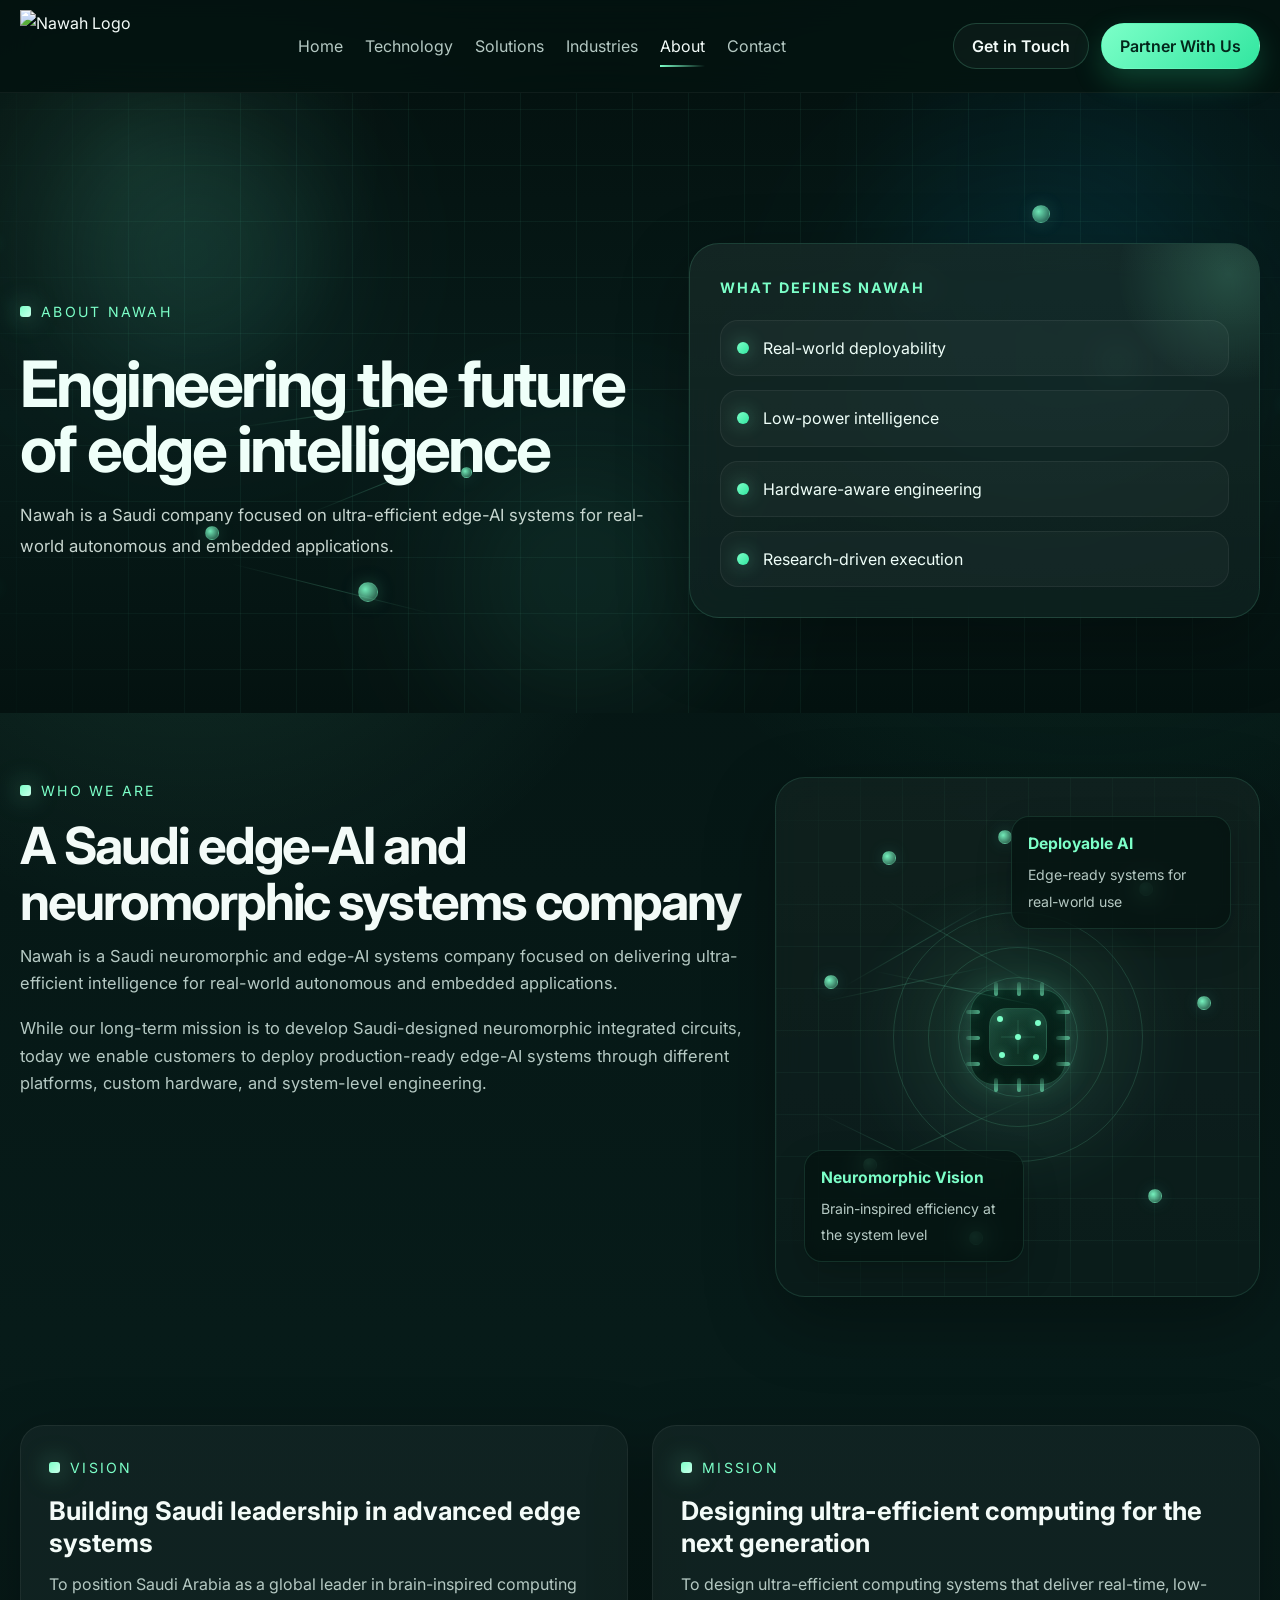
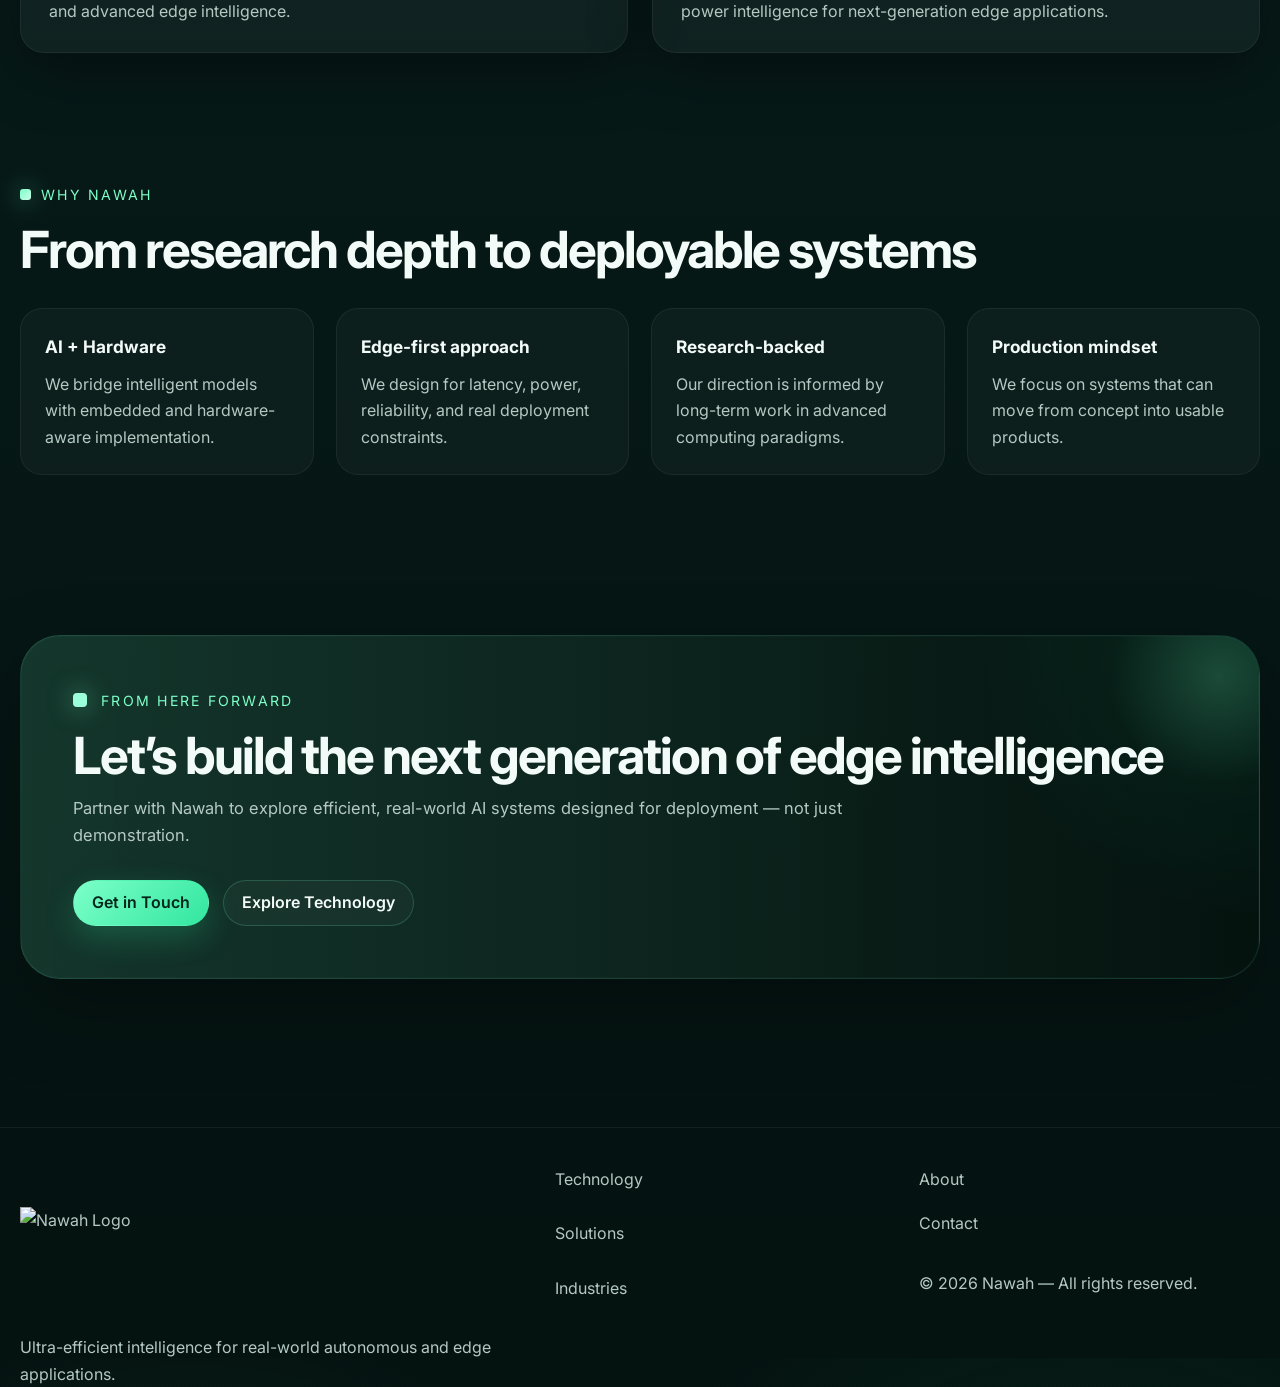
==== about.html @ 00fd96a3 "Add files via upload" ====
<!DOCTYPE html>
<html lang="en">
<head>
  <meta charset="UTF-8" />
  <meta name="viewport" content="width=device-width, initial-scale=1.0" />
  <title>Nawah | About</title>
  <link rel="preconnect" href="https://fonts.googleapis.com">
  <link rel="preconnect" href="https://fonts.gstatic.com" crossorigin>
  <link href="https://fonts.googleapis.com/css2?family=Inter:wght@400;500;600;700;800&family=Tajawal:wght@400;500;700;800&display=swap" rel="stylesheet">
  <link rel="stylesheet" href="styles.css" />
</head>
<body>
  <header class="topbar">
    <div class="container nav">
      <a class="logo" href="index.html"><img src="images\Logo.png" alt="Nawah Logo"></a>
      <nav class="nav-links">
        <a href="index.html" data-i18n="nav_home">Home</a>
        <a href="technology.html" data-i18n="nav_technology">Technology</a>
        <a href="solutions.html" data-i18n="nav_solutions">Solutions</a>
        <a href="industries.html" data-i18n="nav_industries">Industries</a>
        <a class="active" href="about.html" data-i18n="nav_about">About</a>
        <a href="contact.html" data-i18n="nav_contact">Contact</a>
      </nav>
      <div class="nav-actions">
        <a class="btn btn-secondary hide-mobile" href="contact.html">Get in Touch</a>
        <a class="btn btn-primary" href="contact.html" data-i18n="nav_cta">Partner With Us</a>
        <button class="menu-toggle" type="button">☰</button>
      </div>
    </div>
  </header>

  <main>
    <section class="about-hero">
      <div class="about-animated-bg">
        <div class="bg-grid"></div>

        <span class="bg-orb orb-a"></span>
        <span class="bg-orb orb-b"></span>
        <span class="bg-orb orb-c"></span>

        <span class="bg-beam beam-a"></span>
        <span class="bg-beam beam-b"></span>
        <span class="bg-beam beam-c"></span>

        <div class="neural-web">
          <span class="neural-node n1"></span>
          <span class="neural-node n2"></span>
          <span class="neural-node n3"></span>
          <span class="neural-node n4"></span>
          <span class="neural-node n5"></span>
          <span class="neural-node n6"></span>

          <span class="neural-link l1"></span>
          <span class="neural-link l2"></span>
          <span class="neural-link l3"></span>
          <span class="neural-link l4"></span>
          <span class="neural-link l5"></span>
        </div>
      </div>

      <div class="container">
        <div class="about-hero-grid">
          <div class="about-hero-copy">
            <span class="eyebrow reveal">About Nawah</span>
            <h1 class="reveal">Engineering the future of edge intelligence</h1>
            <p class="reveal">
              Nawah is a Saudi company focused on ultra-efficient edge-AI systems for real-world autonomous and embedded applications.
            </p>
          </div>

          <div class="about-hero-panel reveal">
            <span class="about-panel-label">What defines Nawah</span>

            <div class="about-defines-list">
              <div class="about-define-item">
                <span class="define-dot"></span>
                <span>Real-world deployability</span>
              </div>

              <div class="about-define-item">
                <span class="define-dot"></span>
                <span>Low-power intelligence</span>
              </div>

              <div class="about-define-item">
                <span class="define-dot"></span>
                <span>Hardware-aware engineering</span>
              </div>

              <div class="about-define-item">
                <span class="define-dot"></span>
                <span>Research-driven execution</span>
              </div>
            </div>
          </div>
        </div>
      </div>
    </section>

    <section class="section-sm">
      <div class="container about-story-grid">
        <div class="about-story-text reveal">
          <span class="eyebrow">Who We Are</span>
          <h2 class="section-title">A Saudi edge-AI and neuromorphic systems company</h2>
          <p>
            Nawah is a Saudi neuromorphic and edge-AI systems company focused on delivering ultra-efficient intelligence for real-world autonomous and embedded applications.</p>
          <p>
            While our long-term mission is to develop Saudi-designed neuromorphic integrated circuits, today we enable customers to deploy production-ready edge-AI systems through different platforms, custom hardware, and system-level engineering.          </p>
        </div>

        <div class="about-story-visual reveal">
          <div class="story-neuro-panel">
            <div class="story-neuro-grid"></div>
            <div class="story-neuro-glow"></div>

            <div class="story-core">
              <span class="core-ring ring-1"></span>
              <span class="core-ring ring-2"></span>
              <span class="core-ring ring-3"></span>
              <div class="core-chip pcb-chip">
                <span class="chip-core"></span>

                <span class="chip-pin pin-top-1"></span>
                <span class="chip-pin pin-top-2"></span>
                <span class="chip-pin pin-top-3"></span>

                <span class="chip-pin pin-right-1"></span>
                <span class="chip-pin pin-right-2"></span>
                <span class="chip-pin pin-right-3"></span>

                <span class="chip-pin pin-bottom-1"></span>
                <span class="chip-pin pin-bottom-2"></span>
                <span class="chip-pin pin-bottom-3"></span>

                <span class="chip-pin pin-left-1"></span>
                <span class="chip-pin pin-left-2"></span>
                <span class="chip-pin pin-left-3"></span>

                <span class="chip-dot dot-1"></span>
                <span class="chip-dot dot-2"></span>
                <span class="chip-dot dot-3"></span>
                <span class="chip-dot dot-4"></span>
                <span class="chip-dot dot-5"></span>
              </div>
            </div>

            <span class="story-node sn-1"></span>
            <span class="story-node sn-2"></span>
            <span class="story-node sn-3"></span>
            <span class="story-node sn-4"></span>
            <span class="story-node sn-5"></span>
            <span class="story-node sn-6"></span>
            <span class="story-node sn-7"></span>
            <span class="story-node sn-8"></span>

            <span class="story-link sl-1"></span>
            <span class="story-link sl-2"></span>
            <span class="story-link sl-3"></span>
            <span class="story-link sl-4"></span>
            <span class="story-link sl-5"></span>
            <span class="story-link sl-6"></span>

            <div class="story-floating-card card-a">
              <strong>Deployable AI</strong>
              <span>Edge-ready systems for real-world use</span>
            </div>

            <div class="story-floating-card card-b">
              <strong>Neuromorphic Vision</strong>
              <span>Brain-inspired efficiency at the system level</span>
            </div>
          </div>
        </div>
      </div>
    </section>

  <section class="section-sm">
    <div class="container about-dual-grid">
      <article class="about-value-card reveal">
        <span class="eyebrow">Vision</span>
        <h3>Building Saudi leadership in advanced edge systems</h3>
        <p>
          To position Saudi Arabia as a global leader in brain-inspired computing and advanced edge intelligence.
        </p>
      </article>

      <article class="about-value-card reveal">
        <span class="eyebrow">Mission</span>
        <h3>Designing ultra-efficient computing for the next generation</h3>
        <p>
          To design ultra-efficient computing systems that deliver real-time, low-power intelligence for next-generation edge applications.
        </p>
      </article>
    </div>
  </section>

  <section class="section-sm">
    <div class="container">
      <span class="eyebrow reveal">Why Nawah</span>
      <h2 class="section-title reveal">From research depth to deployable systems</h2>

      <div class="about-feature-grid">
        <div class="about-feature-card reveal">
          <h4>AI + Hardware</h4>
          <p>We bridge intelligent models with embedded and hardware-aware implementation.</p>
        </div>

        <div class="about-feature-card reveal">
          <h4>Edge-first approach</h4>
          <p>We design for latency, power, reliability, and real deployment constraints.</p>
        </div>

        <div class="about-feature-card reveal">
          <h4>Research-backed</h4>
          <p>Our direction is informed by long-term work in advanced computing paradigms.</p>
        </div>

        <div class="about-feature-card reveal">
          <h4>Production mindset</h4>
          <p>We focus on systems that can move from concept into usable products.</p>
        </div>
      </div>
    </div>
  </section>

  <section class="section">
    <div class="container">
      <div class="premium-panel reveal">
        <span class="eyebrow">From Here Forward</span>
        <h2 class="section-title" style="margin-bottom:12px;">Let’s build the next generation of edge intelligence</h2>
        <p class="section-lead">
          Partner with Nawah to explore efficient, real-world AI systems designed for deployment — not just demonstration.
        </p>
        <div class="btn-group">
          <a class="btn btn-primary" href="contact.html">Get in Touch</a>
          <a class="btn btn-secondary" href="technology.html">Explore Technology</a>
        </div>
      </div>
    </div>
  </section>
</main>

  <footer class="footer">
    <div class="container footer-grid">
      <div>
      <a class="logo" href="index.html"><img src="images\Logo.png" alt="Nawah Logo"></a>

        <p style="margin-top:14px;" data-i18n="footer_text">Ultra-efficient intelligence for real-world autonomous and edge applications.</p>
      </div>

      <div class="footer-links">
        <a href="technology.html" data-i18n="nav_technology">Technology</a>
        <a href="solutions.html" data-i18n="nav_solutions">Solutions</a>
        <a href="industries.html" data-i18n="nav_industries">Industries</a>
      </div>

      <div class="footer-links">
        <a href="about.html" data-i18n="nav_about">About</a>
        <a href="contact.html" data-i18n="nav_contact">Contact</a>
        <p>© <span class="year"></span> <span data-i18n="brand">Nawah</span> — <span data-i18n="footer_copy">All rights reserved.</span></p>
      </div>
    </div>
  </footer>
  <script src="script.js"></script>
</body>
</html>
---- styles.css ----
:root {
  --bg: #041412;
  --bg-2: #071c19;
  --bg-3: #0b2622;
  --card: rgba(255, 255, 255, 0.05);
  --card-2: rgba(255, 255, 255, 0.07);
  --text: #f3fbf8;
  --muted: #b5c9c3;
  --muted-2: #7d948d;
  --line: rgba(255, 255, 255, 0.08);
  --primary: #7cffc8;
  --primary-2: #32e6a0;
  --primary-3: #caffea;
  --shadow: 0 18px 60px rgba(0, 0, 0, 0.35);
  --radius: 22px;
  --radius-sm: 14px;
  --container: 1240px;
  --transition: 0.3s ease;
}

* {
  box-sizing: border-box;
}

html {
  scroll-behavior: smooth;
}

body {
  margin: 0;
  font-family: "Inter", "Segoe UI", Tahoma, Arial, sans-serif;
  color: var(--text);
  background:
    radial-gradient(circle at 15% 15%, rgba(124, 255, 200, 0.12), transparent 18%),
    radial-gradient(circle at 85% 12%, rgba(50, 230, 160, 0.1), transparent 18%),
    linear-gradient(180deg, #041210 0%, #071b19 45%, #041210 100%);
  line-height: 1.65;
  overflow-x: hidden;
}

body[dir="rtl"] {
  font-family: "Tajawal", "Cairo", "Segoe UI", Tahoma, Arial, sans-serif;
}

img {
  max-width: 100%;
  display: block;
}

a {
  color: inherit;
  text-decoration: none;
}

button,
input,
textarea,
select {
  font: inherit;
}

.container {
  width: min(100% - 32px, var(--container));
  margin-inline: auto;
}

.section {
  padding: 96px 0;
}

.section-sm {
  padding: 64px 0;
}

.eyebrow {
  display: inline-flex;
  align-items: center;
  gap: 10px;
  color: var(--primary);
  font-size: 0.88rem;
  letter-spacing: 0.16em;
  text-transform: uppercase;
  margin-bottom: 16px;
}

body[dir="rtl"] .eyebrow {
  letter-spacing: 0.06em;
}

.eyebrow::before {
  content: "";
  width: 11px;
  height: 11px;
  border-radius: 3px;
  background: linear-gradient(135deg, var(--primary), var(--primary-3));
  box-shadow: 0 0 24px rgba(124, 255, 200, 0.55);
}

.section-title {
  margin: 0 0 14px;
  font-size: clamp(2rem, 4vw, 3.4rem);
  line-height: 1.08;
  letter-spacing: -0.04em;
}

.section-lead {
  margin: 0;
  max-width: 780px;
  color: var(--muted);
  font-size: 1.03rem;
}

/* HEADER */
.topbar {
  position: sticky;
  top: 0;
  z-index: 1000;
  background: rgba(4, 18, 16, 0.72);
  backdrop-filter: blur(18px);
  border-bottom: 1px solid rgba(255,255,255,0.05);
}

.nav {
  min-height: 92px;
  height: 92px;
  display: flex;
  align-items: center;
  justify-content: space-between;
  gap: 18px;
  position: relative;
}

.logo {
  display: flex;
  align-items: center;
  height: 100%;
  flex-shrink: 0;
}

.logo img,
.logo-img {
  height: 72px;
  width: auto;
  max-width: 270px;
  object-fit: contain;
  display: block;
}

.nav-links {
  display: flex;
  align-items: center;
  gap: 22px;
}

.nav-links a {
  color: var(--muted);
  transition: color var(--transition);
  position: relative;
}

.nav-links a:hover,
.nav-links a.active {
  color: var(--text);
}

.nav-links a.active::after,
.nav-links a:hover::after {
  content: "";
  position: absolute;
  left: 0;
  bottom: -8px;
  width: 100%;
  height: 2px;
  background: linear-gradient(90deg, var(--primary), transparent);
}

.nav-actions {
  display: flex;
  align-items: center;
  gap: 12px;
}

.lang-toggle {
  min-width: 66px;
}

.btn,
.lang-toggle,
.menu-toggle {
  border: 1px solid transparent;
  border-radius: 999px;
  min-height: 46px;
  padding: 0 18px;
  display: inline-flex;
  align-items: center;
  justify-content: center;
  gap: 10px;
  cursor: pointer;
  transition: all var(--transition);
  font-weight: 600;
}

.btn-primary {
  background: linear-gradient(135deg, var(--primary), var(--primary-2));
  color: #03261b;
  box-shadow: 0 12px 30px rgba(50, 230, 160, 0.22);
}

.btn-primary:hover {
  transform: translateY(-2px);
  box-shadow: 0 18px 34px rgba(50, 230, 160, 0.28);
}

.btn-secondary,
.lang-toggle,
.menu-toggle {
  background: rgba(255,255,255,0.03);
  border-color: rgba(124,255,200,0.18);
  color: var(--text);
}

.btn-secondary:hover,
.lang-toggle:hover,
.menu-toggle:hover {
  background: rgba(124,255,200,0.08);
}

.menu-toggle {
  display: none;
  width: 46px;
  padding: 0;
}

/* HERO */
.hero {
  position: relative;
  overflow: hidden;
  padding: 96px 0 72px;
}

.hero-copy {
  padding-right: 10px;
}

body[dir="rtl"] .hero-copy {
  padding-right: 0;
  padding-left: 10px;
}

.hero-grid {
  display: grid;
  grid-template-columns: minmax(0, 1fr) minmax(620px, 0.95fr);
  gap: 56px;
  align-items: center;
}

.hero-copy h1 {
  margin: 0 0 20px;
  font-size: clamp(3rem, 5.6vw, 5rem);
  line-height: 0.88;
  letter-spacing: -0.05em;
  max-width: 620px;
}

.hero-copy p {
  margin: 0;
  max-width: 600px;
  font-size: 1.08rem;
  color: var(--muted);
}

.btn-group {
  display: flex;
  flex-wrap: wrap;
  gap: 14px;
  margin-top: 30px;
}

.hero-notes {
  display: grid;
  grid-template-columns: repeat(3, minmax(0, 1fr));
  gap: 14px;
  margin-top: 30px;
}

.note {
  padding: 16px;
  border-radius: 18px;
  background: rgba(255,255,255,0.03);
  border: 1px solid rgba(255,255,255,0.06);
}

.note strong {
  display: block;
  margin-bottom: 4px;
  font-size: 1.2rem;
}

.note span {
  color: var(--muted);
  font-size: 0.94rem;
}

.hero-visual {
  min-height: 640px;
  position: relative;
  display: flex;
  align-items: top;
  width: 740px;
  height: 670px;
  justify-content: flex-end;
}

.orbit-shell {
  position: relative;
  width: min(100%, 560px);
  aspect-ratio: 1 / 1;
  border-radius: 34px;
  overflow: hidden;
  border: 1px solid rgba(124,255,200,0.14);
  background:
    linear-gradient(180deg, rgba(124,255,200,0.08), rgba(255,255,255,0.02)),
    rgba(255,255,255,0.03);
  box-shadow: var(--shadow);
}

.orbit-grid {
  position: absolute;
  inset: 0;
  background-image:
    linear-gradient(rgba(124,255,200,0.08) 1px, transparent 1px),
    linear-gradient(90deg, rgba(124,255,200,0.08) 1px, transparent 1px);
  background-size: 44px 44px;
  mask-image: radial-gradient(circle at center, black 50%, transparent 100%);
}

.orbit-ring {
  position: absolute;
  inset: 16%;
  border: 1px solid rgba(124,255,200,0.14);
  border-radius: 28px;
}

.orbit-ring.r2 { inset: 26%; }
.orbit-ring.r3 { inset: 36%; }

.square {
  position: absolute;
  border-radius: 10px;
  border: 1px solid rgba(124,255,200,0.18);
  background: rgba(124,255,200,0.07);
  box-shadow: 0 0 34px rgba(124,255,200,0.09);
  animation: float 8s ease-in-out infinite;
}

.s1 { width: 90px; height: 90px; top: 13%; left: 18%; }
.s2 { width: 140px; height: 140px; top: 24%; right: 12%; animation-delay: 1s; }
.s3 { width: 74px; height: 74px; bottom: 18%; left: 26%; animation-delay: 2s; }
.s4 { width: 120px; height: 120px; bottom: 13%; right: 22%; animation-delay: 3s; }
.s5 {
  width: 170px;
  height: 170px;
  top: 50%;
  left: 50%;
  transform: translate(-50%, -50%);
  background: linear-gradient(135deg, rgba(124,255,200,0.18), rgba(124,255,200,0.03));
  box-shadow: 0 0 54px rgba(124,255,200,0.18);
}

.glass-panel {
  position: absolute;
  left: 24px;
  right: 24px;
  bottom: 24px;
  border-radius: 22px;
  padding: 18px 20px;
  background: rgba(4, 18, 16, 0.7);
  border: 1px solid rgba(255,255,255,0.08);
  backdrop-filter: blur(14px);
}

.glass-panel strong {
  display: block;
  margin-bottom: 6px;
  color: var(--primary);
  font-size: 1.1rem;
}

.glass-panel span {
  color: var(--muted);
}

@keyframes float {
  0%, 100% { transform: translateY(0px); }
  50% { transform: translateY(-12px); }
}

.section-header {
  display: flex;
  justify-content: space-between;
  align-items: end;
  gap: 20px;
  margin-bottom: 28px;
}

.grid {
  display: grid;
  gap: 24px;
}

.grid-2 { grid-template-columns: repeat(2, minmax(0, 1fr)); }
.grid-3 { grid-template-columns: repeat(3, minmax(0, 1fr)); }
.grid-4 { grid-template-columns: repeat(4, minmax(0, 1fr)); }

.card {
  background: var(--card);
  border: 1px solid rgba(255,255,255,0.06);
  border-radius: var(--radius);
  padding: 24px;
  box-shadow: var(--shadow);
  backdrop-filter: blur(10px);
  transition: transform var(--transition), background var(--transition), border-color var(--transition);
}

.card:hover {
  transform: translateY(-4px);
  background: var(--card-2);
  border-color: rgba(124,255,200,0.18);
}

.card-icon {
  width: 54px;
  height: 54px;
  border-radius: 16px;
  display: grid;
  place-items: center;
  margin-bottom: 18px;
  font-weight: 800;
  color: var(--primary);
  background: linear-gradient(180deg, rgba(124,255,200,0.18), rgba(124,255,200,0.05));
  border: 1px solid rgba(124,255,200,0.18);
}

.card h3,
.card h4 {
  margin: 0 0 10px;
  font-size: 1.18rem;
}

.card p {
  margin: 0;
  color: var(--muted);
}

.card ul {
  margin: 14px 0 0;
  padding-left: 18px;
  color: var(--muted);
}

body[dir="rtl"] .card ul {
  padding-left: 0;
  padding-right: 18px;
}

.band {
  padding: 18px 0;
  border-block: 1px solid rgba(255,255,255,0.06);
  background: rgba(255,255,255,0.025);
}

.band-grid {
  display: grid;
  grid-template-columns: repeat(5, minmax(0, 1fr));
  gap: 14px;
}

.band-item {
  padding: 14px 12px;
  text-align: center;
  border-radius: 14px;
  background: rgba(255,255,255,0.03);
  color: var(--muted);
  border: 1px solid rgba(255,255,255,0.04);
}

.metrics {
  display: grid;
  grid-template-columns: repeat(4, minmax(0, 1fr));
  gap: 18px;
}

.metric {
  border-radius: 20px;
  padding: 22px;
  background: rgba(255,255,255,0.03);
  border: 1px solid rgba(255,255,255,0.06);
}

.metric strong {
  display: block;
  font-size: 2rem;
  line-height: 1;
  margin-bottom: 8px;
  color: var(--primary);
}

.metric span {
  color: var(--muted);
}

.timeline {
  display: grid;
  gap: 18px;
}

.step {
  display: grid;
  grid-template-columns: 64px 1fr;
  gap: 18px;
  align-items: start;
}

.step-no {
  width: 64px;
  height: 64px;
  border-radius: 20px;
  display: grid;
  place-items: center;
  font-weight: 800;
  color: #03261b;
  background: linear-gradient(135deg, var(--primary), var(--primary-2));
}


.quote-block {
  position: relative;
  padding: 48px 56px;
  border-radius: 28px;
  background: rgba(255,255,255,0.04);
  border: 1px solid rgba(124,255,200,0.08);
  backdrop-filter: blur(12px);
  overflow: hidden;
}

/* glow خلفي */
.quote-block::before {
  content: "";
  position: absolute;
  width: 420px;
  height: 420px;
  top: -120px;
  right: -120px;

  background: radial-gradient(
    circle,
    rgba(124, 255, 200, 0.376),
    rgba(124, 255, 200, 0.578),
    transparent 70%
  );

  filter: blur(60px);
  opacity: 0.7;
  pointer-events: none;
}

/* glow ثاني */


.quote-block::after {
  content: "";
  position: absolute;
  left: 0;
  top: 0;
  width: 3px;
  height: 100%;
  background: linear-gradient(
    to bottom,
    transparent,
    rgba(124,255,200,0.8),
    transparent
  );
}

.quote-block p {
  font-size: clamp(1.3rem, 2.6vw, 2rem);
  margin: 0 0 12px;
  line-height: 1.25;
}

.quote-block span {
  color: var(--muted);
}


.quote-icon {
  position: absolute;
  top: 18px;
  left: 26px;
  font-size: 70px;
  line-height: 1;
  color: rgba(124,255,200,0.12);
  font-weight: 800;
  pointer-events: none;
}


.contact-grid {
  display: grid;
  grid-template-columns: 0.9fr 1.1fr;
  gap: 24px;
}

.contact-card {
  padding: 26px;
  border-radius: var(--radius);
  background: var(--card);
  border: 1px solid rgba(255,255,255,0.06);
  box-shadow: var(--shadow);
}

.contact-item {
  padding: 16px 0;
  border-bottom: 1px solid rgba(255,255,255,0.06);
}

.contact-item:last-child {
  border-bottom: 0;
}

.contact-label {
  display: block;
  margin-bottom: 6px;
  color: var(--muted-2);
  font-size: 0.92rem;
}

.form {
  display: grid;
  gap: 16px;
}

.form-row {
  display: grid;
  grid-template-columns: repeat(2, minmax(0, 1fr));
  gap: 16px;
}

.input,
.textarea {
  width: 100%;
  background: rgba(255,255,255,0.03);
  border: 1px solid rgba(255,255,255,0.08);
  color: var(--text);
  border-radius: 14px;
  padding: 14px 16px;
  outline: none;
  transition: all var(--transition);
}

.input:focus,
.textarea:focus {
  border-color: rgba(124,255,200,0.3);
  background: rgba(255,255,255,0.05);
}

.textarea {
  min-height: 150px;
  resize: vertical;
}

.footer {
  padding: 38px 0;
  border-top: 1px solid rgba(255,255,255,0.06);
  margin-top: 52px;
}

.footer-grid {
  display: grid;
  grid-template-columns: 1.2fr 0.8fr 0.8fr;
  gap: 24px;
}

.footer p,
.footer a {
  color: var(--muted);
}

.footer-links {
  display: grid;
  gap: 10px;
}

.page-hero {
  padding: 86px 0 36px;
}

.page-hero h1 {
  margin: 0 0 12px;
  font-size: clamp(2.2rem, 5vw, 4rem);
  line-height: 1;
  letter-spacing: -0.04em;
}

.page-hero p {
  margin: 0;
  max-width: 840px;
  color: var(--muted);
  font-size: 1.05rem;
}

.premium-panel {
  position: relative;
  padding: 34px;
  border-radius: 30px;
  background:
    linear-gradient(135deg, rgba(124,255,200,0.14), rgba(50,230,160,0.05)),
    rgba(255,255,255,0.03);
  border: 1px solid rgba(124,255,200,0.18);
  box-shadow: var(--shadow);
  overflow: hidden;
}

.premium-panel::after {
  content: "";
  position: absolute;
  width: 220px;
  height: 220px;
  right: -70px;
  top: -70px;
  background: radial-gradient(circle, rgba(124,255,200,0.18), transparent 70%);
  pointer-events: none;
}

.reveal {
  opacity: 0;
  transform: translateY(18px);
  transition: opacity 0.75s ease, transform 0.75s ease;
}

.reveal.show {
  opacity: 1;
  transform: translateY(0);
}

.hide-mobile {
  display: inline-flex;
}

@media (max-width: 1100px) {
  .hero-grid,
  .contact-grid,
  .grid-4,
  .grid-3,
  .grid-2,
  .metrics,
  .footer-grid,
  .band-grid {
    grid-template-columns: 1fr 1fr;
  }

  .hero-grid {
    grid-template-columns: 1fr;
    gap: 34px;
  }

  .hero-visual {
    min-height: 420px;
    justify-content: center;
  }

  .neuro-canvas-container {
    max-width: 100%;
    height: 420px;
  }

  .hero-copy h1,
  .hero-copy p {
    max-width: 100%;
  }
}

@media (max-width: 820px) {
  .nav-links,
  .hide-mobile {
    display: none;
  }

  .menu-toggle {
    display: inline-grid;
    place-items: center;
  }

  .nav.open .nav-links {
    display: flex;
    flex-direction: column;
    align-items: flex-start;
    gap: 14px;
    position: absolute;
    left: 16px;
    right: 16px;
    top: 78px;
    padding: 18px;
    background: rgba(4, 18, 16, 0.96);
    border-radius: 22px;
    border: 1px solid rgba(255,255,255,0.08);
    box-shadow: var(--shadow);
  }

  .hero-grid,
  .contact-grid,
  .grid-4,
  .grid-3,
  .grid-2,
  .metrics,
  .footer-grid,
  .band-grid,
  .form-row,
  .hero-notes {
    grid-template-columns: 1fr;
  }

  .hero {
    padding-top: 82px;
  }

  .section {
    padding: 74px 0;
  }

  .page-hero {
    padding-top: 64px;
  }

  .step {
    grid-template-columns: 1fr;
  }

  .logo img,
  .logo-img {
    height: 500px;
    max-width: 1900px;
  }

  .nav {
    min-height: 74px;
    height: 74px;
  }
}


.neuro-canvas-container {
  position: relative;
  width: 100%;
  max-width: 700px;
  height: 560px;
  border-radius: 34px;
  overflow: hidden;
  border: 1px solid rgba(124,255,200,0.10);
  background:
    radial-gradient(circle at center, rgba(124,255,200,0.08), transparent 58%),
    rgba(255,255,255,0.02);
  box-shadow: 0 30px 80px rgba(0, 0, 0, 0.34);
}

#neuroCanvas {
  width: 100%;
  height: 100%;
  display: block;
}


.partners-marquee {
  margin-top: 56px;
  overflow: hidden;
  position: relative;
  padding: 18px 0;
  mask-image: linear-gradient(to right, transparent, black 8%, black 92%, transparent);
}

.partners-track {
  display: flex;
  gap: 28px;
  width: max-content;
  animation: scrollPartners 34s linear infinite;
}

.partners-track:hover {
  animation-play-state: paused;
}

.partner-item {
  min-width: 220px;
  height: 110px;
  padding: 20px 26px;
  border-radius: 22px;
  background: #f3fbf8;
  border: 1px solid rgba(124, 255, 200, 0.08);
  display: flex;
  align-items: center;
  justify-content: center;
  backdrop-filter: blur(10px);
  transition: all 0.3s ease;
}

.partner-item:hover {
  transform: translateY(-4px);
  background: rgba(207, 226, 217, 0.921);
  border-color: rgb(12, 155, 96);
}

.partner-item img {
  max-height: 64px;
  max-width: 170px;
  width: auto;
  height: auto;
  object-fit: contain;
  opacity: 0.92;
  filter: brightness(1.12) contrast(1.08);
  transition: all 0.3s ease;
}

.partner-item:hover img {
  opacity: 1;
  transform: scale(1.04);
}

@keyframes scrollPartners {
  from {
    transform: translateX(0);
  }
  to {
    transform: translateX(-50%);
  }
}

@media (max-width: 768px) {
  .partner-item {
    min-width: 180px;
    height: 92px;
    padding: 16px 18px;
  }

  .partner-item img {
    max-height: 50px;
    max-width: 130px;
  }
}

.about-intro {
  padding-top: 88px;
  padding-bottom: 54px;
}

.about-intro-grid {
  display: grid;
  grid-template-columns: minmax(0, 1.1fr) minmax(380px, 0.9fr);
  gap: 42px;
  align-items: center;
}

.about-copy .section-title {
  max-width: 760px;
}

.about-copy .section-lead {
  max-width: 700px;
}

.about-visual {
  display: flex;
  justify-content: flex-end;
}

.about-visual-panel {
  position: relative;
  width: 100%;
  max-width: 520px;
  height: 360px;
  border-radius: 30px;
  overflow: hidden;
  border: 1px solid rgba(124,255,200,0.10);
  background:
    linear-gradient(180deg, rgba(255,255,255,0.03), rgba(255,255,255,0.02)),
    rgba(255,255,255,0.02);
  box-shadow: 0 24px 70px rgba(0,0,0,0.28);
}

.about-glow {
  position: absolute;
  width: 280px;
  height: 280px;
  right: -40px;
  top: -30px;
  background: radial-gradient(circle, rgba(124,255,200,0.18), transparent 70%);
  filter: blur(50px);
  opacity: 0.75;
}

.about-grid-lines {
  position: absolute;
  inset: 0;
  background-image:
    linear-gradient(rgba(124,255,200,0.06) 1px, transparent 1px),
    linear-gradient(90deg, rgba(124,255,200,0.06) 1px, transparent 1px);
  background-size: 46px 46px;
}

.about-story-grid {
  display: grid;
  grid-template-columns: minmax(0, 1.2fr) minmax(280px, 0.8fr);
  gap: 28px;
  align-items: start;
}

.about-story-text p {
  color: var(--muted);
  font-size: 1.03rem;
  margin-top: 0;
  margin-bottom: 18px;
  max-width: 820px;
}

.about-highlight-card {
  border-radius: 24px;
  padding: 28px;
  background: rgba(255,255,255,0.04);
  border: 1px solid rgba(255,255,255,0.06);
  box-shadow: var(--shadow);
}

.about-highlight-card h3 {
  margin-top: 0;
  margin-bottom: 16px;
}

.about-highlight-card ul {
  margin: 0;
  padding-left: 18px;
  color: var(--muted);
  display: grid;
  gap: 12px;
}

body[dir="rtl"] .about-highlight-card ul {
  padding-left: 0;
  padding-right: 18px;
}

.about-dual-grid {
  display: grid;
  grid-template-columns: repeat(2, minmax(0, 1fr));
  gap: 24px;
}

.about-value-card {
  border-radius: 24px;
  padding: 28px;
  background: rgba(255,255,255,0.04);
  border: 1px solid rgba(255,255,255,0.06);
  box-shadow: var(--shadow);
}

.about-value-card h3 {
  margin-top: 0;
  margin-bottom: 12px;
  font-size: 1.6rem;
  line-height: 1.25;
}

.about-value-card p {
  margin: 0;
  color: var(--muted);
}

.about-feature-grid {
  display: grid;
  grid-template-columns: repeat(4, minmax(0, 1fr));
  gap: 22px;
  margin-top: 30px;
}

.about-feature-card {
  border-radius: 22px;
  padding: 24px;
  background: rgba(255,255,255,0.03);
  border: 1px solid rgba(255,255,255,0.06);
  transition: all 0.3s ease;
}

.about-feature-card:hover {
  transform: translateY(-4px);
  border-color: rgba(124,255,200,0.16);
  background: rgba(255,255,255,0.05);
}

.about-feature-card h4 {
  margin-top: 0;
  margin-bottom: 10px;
  font-size: 1.08rem;
}

.about-feature-card p {
  margin: 0;
  color: var(--muted);
}

@media (max-width: 1100px) {
  .about-intro-grid,
  .about-story-grid,
  .about-dual-grid,
  .about-feature-grid {
    grid-template-columns: 1fr;
  }

  .about-visual {
    justify-content: center;
  }

  .about-visual-panel {
    max-width: 100%;
  }
}

.section-link-row {
  margin-top: 26px;
  display: flex;
  justify-content: flex-end;
}

body[dir="rtl"] .section-link-row {
  justify-content: flex-start;
}

.section-link {
  display: inline-flex;
  align-items: center;
  gap: 10px;
  color: var(--primary);
  font-weight: 600;
  font-size: 1rem;
  padding: 12px 18px;
  border-radius: 999px;
  border: 1px solid rgba(124,255,200,0.14);
  background: rgba(255,255,255,0.02);
  transition: all 0.3s ease;
}

.section-link:hover {
  transform: translateY(-2px);
  background: rgba(124,255,200,0.08);
  border-color: rgba(124,255,200,0.28);
  box-shadow: 0 10px 24px rgba(0,0,0,0.16);
}

.section-link span {
  font-size: 1rem;
  line-height: 1;
}


/* =========================
   TECHNOLOGY PAGE
========================= */

.technology-page {
  background:
    radial-gradient(circle at 10% 10%, rgba(0,255,170,.06), transparent 18%),
    radial-gradient(circle at 90% 0%, rgba(0,190,255,.05), transparent 20%),
    #04110d;
}

/* HERO */

.tech-hero {
  position: relative;
  overflow: hidden;
  padding: 150px 0 90px;
}

.tech-animated-bg {
  position: absolute;
  inset: 0;
  overflow: hidden;
  pointer-events: none;
}

.bg-grid {
  position: absolute;
  inset: 0;
  background:
    linear-gradient(rgba(115,255,215,.04) 1px, transparent 1px),
    linear-gradient(90deg, rgba(115,255,215,.04) 1px, transparent 1px);
  background-size: 54px 54px;
  mask-image: radial-gradient(circle at center, black 62%, transparent 100%);
}

.bg-orb {
  position: absolute;
  border-radius: 50%;
  filter: blur(50px);
  opacity: .2;
  animation: orbFloat 12s ease-in-out infinite;
}

.orb-a {
  width: 260px;
  height: 260px;
  top: 8%;
  left: 6%;
  background: rgba(83,255,212,.22);
}

.orb-b {
  width: 340px;
  height: 340px;
  top: 18%;
  right: 6%;
  background: rgba(0,180,255,.14);
  animation-delay: 2s;
}

.orb-c {
  width: 220px;
  height: 220px;
  bottom: 8%;
  left: 38%;
  background: rgba(83,255,212,.16);
  animation-delay: 4s;
}

.bg-beam {
  position: absolute;
  height: 1px;
  background: linear-gradient(90deg, transparent, rgba(115,255,215,.35), transparent);
  animation: beamMove 9s linear infinite;
  opacity: .75;
}

.beam-a {
  width: 340px;
  top: 24%;
  left: -10%;
}

.beam-b {
  width: 280px;
  top: 52%;
  right: -8%;
  animation-delay: 2s;
}

.beam-c {
  width: 400px;
  bottom: 24%;
  left: 8%;
  animation-delay: 4s;
}

.tech-hero-grid {
  position: relative;
  z-index: 2;
  display: grid;
  grid-template-columns: 1.05fr .95fr;
  gap: 42px;
  align-items: center;
}

.tech-hero-copy h1 {
  margin: 12px 0 18px;
  font-size: clamp(2.5rem, 5vw, 4.6rem);
  line-height: 1.02;
  color: #effff9;
  max-width: 760px;
}

.tech-hero-copy p {
  color: rgba(230,245,238,.85);
  line-height: 1.9;
  max-width: 760px;
  margin-bottom: 14px;
  font-size: 1.03rem;
}

.tech-hero-tags {
  display: flex;
  flex-wrap: wrap;
  gap: 12px;
  margin-top: 18px;
}

.tech-hero-tags span,
.tag-cloud span,
.selection-tags span {
  padding: 10px 14px;
  border-radius: 999px;
  border: 1px solid rgba(115,255,215,.14);
  background: rgba(10,32,25,.8);
  color: #bbffe8;
  font-size: .92rem;
}

.tech-hero-visual {
  display: flex;
  justify-content: center;
}

.tech-visual-board {
  position: relative;
  width: 100%;
  max-width: 560px;
  min-height: 560px;
  border-radius: 34px;
  overflow: hidden;
  background:
    linear-gradient(180deg, rgba(17,46,37,.92), rgba(8,22,17,.97)),
    rgba(5,16,12,.95);
  border: 1px solid rgba(115,255,215,.1);
  box-shadow:
    0 25px 70px rgba(0,0,0,.32),
    0 0 80px rgba(0,255,170,.06),
    inset 0 0 0 1px rgba(255,255,255,.02);
  padding: 38px 28px 120px;
}

.board-grid {
  position: absolute;
  inset: 0;
  background:
    linear-gradient(rgba(115,255,215,.05) 1px, transparent 1px),
    linear-gradient(90deg, rgba(115,255,215,.05) 1px, transparent 1px);
  background-size: 44px 44px;
}

.stack-card {
  position: relative;
  z-index: 2;
  padding: 18px 20px;
  border-radius: 18px;
  background: linear-gradient(180deg, rgba(16,42,34,.94), rgba(7,22,17,.98));
  border: 1px solid rgba(115,255,215,.08);
  color: #effff9;
  font-weight: 700;
  text-align: center;
  box-shadow: 0 12px 28px rgba(0,0,0,.16);
  transition: transform .3s ease, border-color .3s ease, box-shadow .3s ease;
}

.stack-card:hover {
  transform: translateY(-4px);
  border-color: rgba(115,255,215,.18);
  box-shadow: 0 18px 36px rgba(0,0,0,.22), 0 0 24px rgba(0,255,170,.08);
}

.sc-1 { width: 68%; }
.sc-2 { width: 78%; margin: 16px 0 16px auto; }
.sc-3 { width: 86%; margin: 16px 0; }
.sc-4 { width: 100%; margin: 16px 0 0 auto; }

.stack-link {
  position: relative;
  z-index: 2;
  width: 2px;
  height: 26px;
  margin: 0 auto;
  background: linear-gradient(180deg, rgba(115,255,215,.18), rgba(115,255,215,.7), rgba(115,255,215,.18));
}

.stack-pulse {
  position: absolute;
  width: 10px;
  height: 10px;
  border-radius: 50%;
  background: #76ffdb;
  box-shadow: 0 0 18px rgba(118,255,219,.95);
  z-index: 2;
  animation: pulseGlow 3s ease-in-out infinite;
}

.sp-1 { top: 18%; right: 18%; }
.sp-2 { top: 48%; left: 18%; animation-delay: 1s; }
.sp-3 { bottom: 24%; right: 24%; animation-delay: 2s; }

.glass-insight {
  position: absolute;
  left: 26px;
  right: 26px;
  bottom: 26px;
  padding: 26px;
  border-radius: 24px;
  background: rgba(3,15,11,.82);
  border: 1px solid rgba(115,255,215,.1);
  backdrop-filter: blur(12px);
  box-shadow: 0 20px 60px rgba(0,0,0,.25);
  z-index: 3;
}

.glass-insight strong {
  display: block;
  color: #72ffd9;
  font-size: 1.35rem;
  margin-bottom: 8px;
}

.glass-insight span {
  color: rgba(236,250,244,.88);
  line-height: 1.8;
}

/* STICKY NAV */

.tech-anchor-bar {
  position: sticky;
  top: 84px;
  z-index: 25;
  backdrop-filter: blur(10px);
  background: rgba(4,17,13,.72);
  border-top: 1px solid rgba(115,255,215,.05);
  border-bottom: 1px solid rgba(115,255,215,.05);
}

.tech-anchor-links {
  display: flex;
  flex-wrap: wrap;
  gap: 12px;
  padding: 14px 0;
}

.tech-anchor-links a {
  text-decoration: none;
  color: rgba(220,238,231,.82);
  padding: 10px 14px;
  border-radius: 999px;
  transition: .25s ease;
}

.tech-anchor-links a:hover {
  color: #72ffd9;
  background: rgba(18,50,39,.82);
}

/* GENERIC */

.tech-section {
  position: relative;
}

.section-dark {
  background: linear-gradient(180deg, rgba(9,26,20,.7), rgba(6,18,14,.82));
  border-top: 1px solid rgba(115,255,215,.04);
  border-bottom: 1px solid rgba(115,255,215,.04);
}

.constraint-card,
.model-box,
.accel-panel,
.integration-panel,
.interactive-panel {
  background: linear-gradient(180deg, rgba(16,42,34,.9), rgba(7,22,17,.96));
  border: 1px solid rgba(115,255,215,.08);
  border-radius: 24px;
  box-shadow: 0 16px 45px rgba(0,0,0,.18);
}

/* CHALLENGE */

.constraint-grid {
  display: grid;
  grid-template-columns: repeat(5, 1fr);
  gap: 18px;
  margin-top: 30px;
}

.constraint-card {
  padding: 24px 20px;
  min-height: 190px;
  transition: transform .25s ease, box-shadow .25s ease, border-color .25s ease;
}

.constraint-card:hover {
  transform: translateY(-6px);
  border-color: rgba(115,255,215,.16);
  box-shadow: 0 22px 50px rgba(0,0,0,.24), 0 0 30px rgba(0,255,170,.05);
}

.constraint-no,
.model-chip {
  display: inline-flex;
  align-items: center;
  justify-content: center;
  min-width: 56px;
  height: 36px;
  padding: 0 12px;
  border-radius: 999px;
  background: rgba(114,255,217,.1);
  color: #72ffd9;
  border: 1px solid rgba(114,255,217,.18);
  font-weight: 700;
  margin-bottom: 16px;
}

.info-card .card-detail {
  margin-top: 12px;
  color: rgba(232,248,241,.86);
  line-height: 1.75;
  opacity: 0;
  transform: translateY(10px);
  transition: .3s ease;
}

.info-card:hover .card-detail {
  opacity: 1;
  transform: translateY(0);
}

.statement-panel {
  margin-top: 24px;
  padding: 26px 28px;
  border-radius: 22px;
  background: rgba(9,28,21,.86);
  border-left: 4px solid #72ffd9;
  color: rgba(232,248,241,.9);
}

.statement-panel p {
  line-height: 1.9;
  margin-bottom: 10px;
}

.statement-panel strong {
  color: #effff9;
}

.statement-panel.compact {
  border-left: none;
  border: 1px solid rgba(115,255,215,.08);
  background: rgba(9,28,21,.8);
}

/* MODELS */
/* =========================
   MODELS SECTION - CLEAN HOVER
========================= */

.clean-models{
  display: grid;
  grid-template-columns: 1fr 1fr;
  gap: 24px;
  margin-top: 32px;
  align-items: start;
}

.model-hover-card{
  position: relative;
  min-height: 190px;
  height: 190px;
  padding: 28px;
  border-radius: 28px;
  overflow: hidden;
  background: linear-gradient(180deg, rgba(16,42,34,.94), rgba(7,22,17,.98));
  border: 1px solid rgba(115,255,215,.08);
  box-shadow: 0 18px 45px rgba(0,0,0,.18);
  transition:
    height .4s ease,
    transform .3s ease,
    border-color .3s ease,
    box-shadow .3s ease;
}

.model-hover-card:hover{
  height: 600px;
  transform: translateY(-6px);
  border-color: rgba(115,255,215,.18);
  box-shadow:
    0 24px 55px rgba(0,0,0,.24),
    0 0 30px rgba(0,255,170,.05);
}

.model-card-head{
  position: relative;
  z-index: 2;
}

.model-chip{
  display: inline-flex;
  align-items: center;
  justify-content: center;
  min-width: 56px;
  height: 36px;
  padding: 0 14px;
  border-radius: 999px;
  background: rgba(114,255,217,.1);
  color: #72ffd9;
  border: 1px solid rgba(114,255,217,.18);
  font-weight: 700;
  margin-bottom: 18px;
}

.model-hover-card h3{
  margin: 0;
  color: #effff9;
  font-size: 1.45rem;
  line-height: 1.3;
  max-width: 90%;
}

.model-card-body{
  margin-top: 22px;
  opacity: 0;
  transform: translateY(18px);
  transition: opacity .34s ease, transform .34s ease;
  pointer-events: none;
  position: relative;
  z-index: 2;
}

.model-hover-card:hover .model-card-body{
  opacity: 1;
  transform: translateY(0);
  pointer-events: auto;
}

.model-card-body p{
  margin: 0 0 14px;
  color: rgba(232,248,241,.88);
  line-height: 1.8;
  font-size: 1rem;
}

.model-hover-card::after{
  content: "";
  position: absolute;
  left: 0;
  right: 0;
  bottom: 0;
  height: 65%;
  background: linear-gradient(
    180deg,
    rgba(4,17,13,0),
    rgba(4,17,13,.96)
  );
  opacity: 0;
  transition: opacity .34s ease;
  pointer-events: none;
}

.model-hover-card:hover::after{
  opacity: 1;
}

.ann-card{
  background:
    radial-gradient(circle at top left, rgba(0,190,255,.06), transparent 22%),
    linear-gradient(180deg, rgba(16,42,34,.94), rgba(7,22,17,.98));
}

.snn-card{
  background:
    radial-gradient(circle at top right, rgba(114,255,217,.08), transparent 24%),
    linear-gradient(180deg, rgba(16,42,34,.94), rgba(7,22,17,.98));
}

/* =========================
   SNN CONTENT FORMAT
========================= */

.model-block{
  margin-top: 16px;
}

.model-block strong{
  display: block;
  color: #72ffd9;
  font-size: 0.95rem;
  margin-bottom: 10px;
  letter-spacing: .3px;
}

.model-block ul{
  margin: 0;
  padding-left: 18px;
  display: flex;
  flex-direction: column;
  gap: 8px;
}

.model-block li{
  color: rgba(232,248,241,.88);
  line-height: 1.7;
  font-size: 0.95rem;
}

.snn-card .tag-cloud{
  display: flex;
  flex-wrap: wrap;
  gap: 10px;
  margin-top: 14px;
}

.snn-card .tag-cloud span{
  padding: 9px 12px;
  border-radius: 999px;
  border: 1px solid rgba(115,255,215,.14);
  background: rgba(10,32,25,.82);
  color: #bbffe8;
  font-size: .88rem;
}



@media (max-width: 980px){
  .clean-models{
    grid-template-columns: 1fr;
  }

  .model-hover-card{
    height: 180px;
    min-height: 180px;
  }

  .model-hover-card:hover{
    height: 540px;
  }
}
/* ACCELERATION */

.accel-layout {
  display: grid;
  grid-template-columns: 1fr 1fr;
  gap: 22px;
  margin-top: 30px;
}

.accel-panel {
  padding: 28px;
}

.accel-panel h3,
.integration-panel h3 {
  color: #effff9;
  margin-bottom: 12px;
}

.tech-list {
  margin: 16px 0 0;
  padding-left: 18px;
  color: rgba(224,240,234,.84);
  line-height: 1.9;
}





/* INTEGRATION */

.integration-interactive {
  position: relative;
  margin-top: 34px;
  padding: 34px 22px;
  border-radius: 28px;
  background: linear-gradient(180deg, rgba(16,42,34,.88), rgba(7,22,17,.95));
  border: 1px solid rgba(115,255,215,.08);
  overflow: hidden;
}

.integration-track {
  position: absolute;
  left: 8%;
  right: 8%;
  top: 50%;
  height: 2px;
  transform: translateY(-50%);
  background: linear-gradient(90deg, rgba(115,255,215,.08), rgba(115,255,215,.45), rgba(115,255,215,.08));
}

.integration-interactive::before {
  content: "";
  position: absolute;
  inset: 0;
  background:
    linear-gradient(rgba(115,255,215,.04) 1px, transparent 1px),
    linear-gradient(90deg, rgba(115,255,215,.04) 1px, transparent 1px);
  background-size: 44px 44px;
  opacity: .4;
  pointer-events: none;
}

.integration-step {
  position: relative;
  z-index: 2;
  width: 25%;
  float: left;
  padding: 0 10px;
}

.step-dot {
  display: block;
  width: 14px;
  height: 14px;
  border-radius: 50%;
  background: #72ffd9;
  margin: 0 auto 18px;
  box-shadow: 0 0 18px rgba(114,255,217,.95);
}

.step-box {
  background: linear-gradient(180deg, rgba(16,42,34,.96), rgba(7,22,17,.98));
  border: 1px solid rgba(115,255,215,.08);
  border-radius: 20px;
  padding: 20px 18px;
  min-height: 170px;
  text-align: center;
  transition: transform .3s ease, border-color .3s ease, box-shadow .3s ease;
}

.step-box h3 {
  color: #effff9;
  margin-bottom: 10px;
}

.step-box p {
  color: rgba(220,237,231,.82);
  line-height: 1.75;
  margin: 0;
}

.integration-step:hover .step-box {
  transform: translateY(-8px);
  border-color: rgba(115,255,215,.18);
  box-shadow: 0 18px 36px rgba(0,0,0,.2), 0 0 22px rgba(0,255,170,.06);
}

.signal-runner {
  position: absolute;
  top: 50%;
  left: 8%;
  width: 14px;
  height: 14px;
  border-radius: 50%;
  transform: translateY(-50%);
  background: #9bffe2;
  box-shadow: 0 0 24px rgba(155,255,226,.95);
  animation: signalRun 6s linear infinite;
}

.integration-interactive::after {
  content: "";
  display: block;
  clear: both;
}

.integration-grid {
  display: grid;
  grid-template-columns: 1fr 1fr;
  gap: 22px;
  margin-top: 28px;
}

.integration-panel {
  padding: 28px;
}

/* RESEARCH */

.research-cards {
  display: grid;
  grid-template-columns: repeat(4, 1fr);
  gap: 18px;
  margin-top: 3px;
}

.clean-hover-card {
  position: relative;
  min-height: 20px;
  padding: 0;
  overflow: hidden;
  border-radius: 24px;
  background: linear-gradient(180deg, rgba(16,42,34,.9), rgba(7,22,17,.96));
  border: 1px solid rgba(115,255,215,.08);
  box-shadow: 0 16px 45px rgba(0,0,0,.18);
  transition: transform .25s ease, border-color .25s ease;
}

.clean-hover-card:hover {
  transform: translateY(-6px);
  border-color: rgba(115,255,215,.16);
}

.research-front {
  padding: 26px 22px;
  transition: .35s ease;
}

.research-front {
  position: relative;
  z-index: 2;
}

.research-front h3 {
  color: #effff9;
  margin: 0;
  line-height: 1.4;
}






/* CTA */

.premium-panel {
  background:
    radial-gradient(circle at top right, rgba(0,255,170,.08), transparent 22%),
    linear-gradient(90deg, rgba(22,58,47,.9), rgba(5,19,15,.98));
  border: 1px solid rgba(115,255,215,.12);
  border-radius: 40px;
  padding: 52px;
  box-shadow: 0 30px 80px rgba(0,0,0,.28), inset 0 0 0 1px rgba(255,255,255,.02);
}

.premium-panel .eyebrow {
  display: inline-flex;
  align-items: center;
  gap: 14px;
}

.premium-panel .eyebrow::before {
  content: "";
  width: 14px;
  height: 14px;
  border-radius: 4px;
  background: #9bffd9;
  display: inline-block;
}

/* ANIMATION */

@keyframes orbFloat {
  0%, 100% { transform: translateY(0) translateX(0); }
  50% { transform: translateY(-18px) translateX(12px); }
}

@keyframes beamMove {
  0% { transform: translateX(0); opacity: 0; }
  15% { opacity: 1; }
  85% { opacity: 1; }
  100% { transform: translateX(140px); opacity: 0; }
}

@keyframes pulseGlow {
  0%, 100% { transform: scale(1); opacity: .85; }
  50% { transform: scale(1.2); opacity: 1; }
}

@keyframes signalRun {
  0% { left: 8%; opacity: 0; }
  8% { opacity: 1; }
  92% { opacity: 1; }
  100% { left: 92%; opacity: 0; }
}

/* RESPONSIVE */

@media (max-width: 1100px) {
  .tech-hero-grid,
  .model-compare,
  .accel-layout,
  .integration-grid {
    grid-template-columns: 1fr;
  }

  .constraint-grid {
    grid-template-columns: repeat(2, 1fr);
  }

  .research-cards {
    grid-template-columns: repeat(2, 1fr);
  }

  .integration-step {
    width: 50%;
    margin-bottom: 18px;
  }

  .integration-track,
  .signal-runner {
    display: none;
  }
}

@media (max-width: 768px) {
  .tech-hero {
    padding: 128px 0 70px;
  }

  .tech-anchor-bar {
    top: 72px;
  }

  .constraint-grid,
  .research-cards {
    grid-template-columns: 1fr;
  }

  .tech-hero-copy h1 {
    font-size: 2.3rem;
  }

  .tech-visual-board {
    min-height: 420px;
    padding: 28px 18px 110px;
  }

  .glass-insight {
    left: 18px;
    right: 18px;
    bottom: 18px;
    padding: 20px;
  }

  .integration-step {
    width: 100%;
    float: none;
    padding: 0;
    margin-bottom: 16px;
  }

  .premium-panel {
    padding: 34px 24px;
    border-radius: 28px;
  }
}



/* =========================
   HERO SECTION
========================= */

.tech-hero{
  position: relative;
  overflow: hidden;
  padding: 170px 0 110px;
  min-height: 100vh;
  background:
    radial-gradient(circle at top left, rgba(0,255,170,0.06), transparent 24%),
    radial-gradient(circle at top right, rgba(0,180,255,0.05), transparent 22%),
    linear-gradient(180deg, #03110d 0%, #041611 100%);
}

.tech-animated-bg{
  position: absolute;
  inset: 0;
  overflow: hidden;
  pointer-events: none;
  z-index: 0;
}

/* grid */
.bg-grid{
  position: absolute;
  inset: 0;
  background-image:
    linear-gradient(rgba(108,255,214,0.045) 1px, transparent 1px),
    linear-gradient(90deg, rgba(108,255,214,0.045) 1px, transparent 1px);
  background-size: 56px 56px;
  opacity: 0.9;
  animation: gridDrift 18s linear infinite;
  mask-image: radial-gradient(circle at center, black 62%, transparent 100%);
}

/* orbs */
.bg-orb{
  position: absolute;
  border-radius: 50%;
  filter: blur(70px);
  opacity: 0.18;
  mix-blend-mode: screen;
  animation: orbFloat 12s ease-in-out infinite;
}

.orb-a{
  width: 320px;
  height: 320px;
  top: 4%;
  left: 4%;
  background: rgba(88,255,214,0.28);
}

.orb-b{
  width: 420px;
  height: 420px;
  top: 12%;
  right: 3%;
  background: rgba(0,190,255,0.16);
  animation-delay: 2s;
}

.orb-c{
  width: 300px;
  height: 300px;
  bottom: 0%;
  left: 38%;
  background: rgba(88,255,214,0.18);
  animation-delay: 4s;
}

/* moving beams */
.bg-beam{
  position: absolute;
  height: 1px;
  background: linear-gradient(
    90deg,
    transparent,
    rgba(108,255,214,0.55),
    transparent
  );
  box-shadow: 0 0 18px rgba(108,255,214,0.2);
  opacity: 0.85;
  animation: beamMove 9s linear infinite;
}

.beam-a{
  width: 360px;
  top: 24%;
  left: -12%;
}

.beam-b{
  width: 280px;
  top: 52%;
  right: -10%;
  animation-delay: 2.5s;
}

.beam-c{
  width: 420px;
  bottom: 22%;
  left: 6%;
  animation-delay: 4.5s;
}

/* extra glow layer */
.tech-hero::before{
  content: "";
  position: absolute;
  inset: 0;
  background:
    radial-gradient(circle at 20% 30%, rgba(108,255,214,0.08), transparent 18%),
    radial-gradient(circle at 80% 20%, rgba(108,255,214,0.05), transparent 22%),
    radial-gradient(circle at 50% 80%, rgba(0,190,255,0.04), transparent 20%);
  z-index: 0;
  animation: glowShift 12s ease-in-out infinite;
}

/* make content above background */
.tech-hero-grid{
  position: relative;
  z-index: 2;
  display: grid;
  grid-template-columns: 1.05fr 0.95fr;
  gap: 48px;
  align-items: center;
}

.tech-hero-copy{
  position: relative;
  z-index: 2;
}

.tech-hero-copy h1{
  margin: 14px 0 18px;
  font-size: clamp(2.8rem, 5vw, 5rem);
  line-height: 0.98;
  color: #effff9;
  max-width: 760px;
}

.tech-hero-copy p{
  color: rgba(228,244,237,0.85);
  line-height: 1.9;
  max-width: 760px;
  margin-bottom: 14px;
  font-size: 1.05rem;
}

/* animations */
@keyframes orbFloat{
  0%, 100%{
    transform: translate3d(0,0,0) scale(1);
  }
  50%{
    transform: translate3d(18px,-20px,0) scale(1.06);
  }
}

@keyframes beamMove{
  0%{
    transform: translateX(0);
    opacity: 0;
  }
  15%{
    opacity: 1;
  }
  85%{
    opacity: 1;
  }
  100%{
    transform: translateX(180px);
    opacity: 0;
  }
}

@keyframes glowShift{
  0%,100%{
    transform: translate3d(0,0,0);
    opacity: 1;
  }
  50%{
    transform: translate3d(0,-10px,0);
    opacity: 0.9;
  }
}

@keyframes gridDrift{
  0%{
    transform: translate3d(0,0,0);
  }
  100%{
    transform: translate3d(0,18px,0);
  }
}

/* responsive */
@media (max-width: 1100px){
  .tech-hero-grid{
    grid-template-columns: 1fr;
  }

  .tech-hero{
    min-height: auto;
    padding: 140px 0 80px;
  }
}

@media (max-width: 768px){
  .tech-hero-copy h1{
    font-size: 2.5rem;
  }

  .bg-grid{
    background-size: 40px 40px;
  }
}


/* =========================
   TECHNOLOGY HERO CLEAN
========================= */

.technology-page {
  background:
    radial-gradient(circle at 10% 10%, rgba(0,255,170,.06), transparent 18%),
    radial-gradient(circle at 90% 0%, rgba(0,190,255,.05), transparent 20%),
    #04110d;
}

.tech-hero {
  position: relative;
  overflow: hidden;
  padding: 170px 0 110px;
  min-height: 100vh;
  background:
    radial-gradient(circle at top left, rgba(0,255,170,0.06), transparent 24%),
    radial-gradient(circle at top right, rgba(0,180,255,0.05), transparent 22%),
    linear-gradient(180deg, #03110d 0%, #041611 100%);
}

.tech-animated-bg {
  position: absolute;
  inset: 0;
  overflow: hidden;
  pointer-events: none;
  z-index: 0;
}

.bg-grid {
  position: absolute;
  inset: -40px;
  background-image:
    linear-gradient(rgba(108,255,214,0.06) 1px, transparent 1px),
    linear-gradient(90deg, rgba(108,255,214,0.06) 1px, transparent 1px);
  background-size: 56px 56px;
  animation: gridMove 8s linear infinite;
  mask-image: radial-gradient(circle at center, black 62%, transparent 100%);
}

.bg-orb {
  position: absolute;
  border-radius: 50%;
  filter: blur(60px);
  opacity: 0.32;
  mix-blend-mode: screen;
}

.orb-a {
  width: 260px;
  height: 260px;
  top: 5%;
  left: 5%;
  background: rgba(88,255,214,0.30);
  animation: orbMoveA 7s ease-in-out infinite;
}

.orb-b {
  width: 360px;
  height: 360px;
  top: 10%;
  right: 5%;
  background: rgba(0,190,255,0.18);
  animation: orbMoveB 9s ease-in-out infinite;
}

.orb-c {
  width: 260px;
  height: 260px;
  bottom: 0%;
  left: 35%;
  background: rgba(88,255,214,0.22);
  animation: orbMoveC 8s ease-in-out infinite;
}

.bg-beam {
  position: absolute;
  height: 2px;
  background: linear-gradient(90deg, transparent, rgba(108,255,214,0.9), transparent);
  box-shadow: 0 0 16px rgba(108,255,214,0.35);
}

.beam-a {
  width: 320px;
  top: 24%;
  left: -320px;
  animation: beamSlideA 6s linear infinite;
}

.beam-b {
  width: 260px;
  top: 50%;
  right: -260px;
  animation: beamSlideB 7s linear infinite;
}

.beam-c {
  width: 380px;
  bottom: 20%;
  left: -380px;
  animation: beamSlideC 8s linear infinite;
}

.tech-hero-grid {
  position: relative;
  z-index: 2;
  display: grid;
  grid-template-columns: 1.05fr 0.95fr;
  gap: 48px;
  align-items: center;
}

.tech-hero-copy {
  position: relative;
  z-index: 2;
}

.tech-hero-copy h1 {
  margin: 14px 0 18px;
  font-size: clamp(2.8rem, 5vw, 5rem);
  line-height: 0.98;
  color: #effff9;
  max-width: 760px;
}

.tech-hero-copy p {
  color: rgba(228,244,237,0.85);
  line-height: 1.9;
  max-width: 760px;
  margin-bottom: 14px;
  font-size: 1.05rem;
}

.tech-hero-visual {
  display: flex;
  justify-content: center;
}

.tech-visual-board {
  position: relative;
  width: 100%;
  max-width: 560px;
  min-height: 560px;
  border-radius: 34px;
  overflow: hidden;
  background:
    linear-gradient(180deg, rgba(17,46,37,.92), rgba(8,22,17,.97)),
    rgba(5,16,12,.95);
  border: 1px solid rgba(115,255,215,.1);
  box-shadow:
    0 25px 70px rgba(0,0,0,.32),
    0 0 80px rgba(0,255,170,.06),
    inset 0 0 0 1px rgba(255,255,255,.02);
  padding: 38px 28px 120px;
}

.board-grid {
  position: absolute;
  inset: 0;
  background:
    linear-gradient(rgba(115,255,215,.05) 1px, transparent 1px),
    linear-gradient(90deg, rgba(115,255,215,.05) 1px, transparent 1px);
  background-size: 44px 44px;
}

.stack-card {
  position: relative;
  z-index: 2;
  padding: 18px 20px;
  border-radius: 18px;
  background: linear-gradient(180deg, rgba(16,42,34,.94), rgba(7,22,17,.98));
  border: 1px solid rgba(115,255,215,.08);
  color: #effff9;
  font-weight: 700;
  text-align: center;
  box-shadow: 0 12px 28px rgba(0,0,0,.16);
}

.sc-1 { width: 68%; }
.sc-2 { width: 78%; margin: 16px 0 16px auto; }
.sc-3 { width: 86%; margin: 16px 0; }
.sc-4 { width: 100%; margin: 16px 0 0 auto; }

.stack-link {
  position: relative;
  z-index: 2;
  width: 2px;
  height: 26px;
  margin: 0 auto;
  background: linear-gradient(180deg, rgba(115,255,215,.18), rgba(115,255,215,.7), rgba(115,255,215,.18));
}

.stack-pulse {
  position: absolute;
  width: 10px;
  height: 10px;
  border-radius: 50%;
  background: #76ffdb;
  box-shadow: 0 0 18px rgba(118,255,219,.95);
  z-index: 2;
  animation: pulseGlow 3s ease-in-out infinite;
}

.sp-1 { top: 18%; right: 18%; }
.sp-2 { top: 48%; left: 18%; animation-delay: 1s; }
.sp-3 { bottom: 24%; right: 24%; animation-delay: 2s; }

.glass-insight {
  position: absolute;
  left: 26px;
  right: 26px;
  bottom: 26px;
  padding: 26px;
  border-radius: 24px;
  background: rgba(3,15,11,.82);
  border: 1px solid rgba(115,255,215,.1);
  backdrop-filter: blur(12px);
  box-shadow: 0 20px 60px rgba(0,0,0,.25);
  z-index: 3;
}

.glass-insight strong {
  display: block;
  color: #72ffd9;
  font-size: 1.35rem;
  margin-bottom: 8px;
}

.glass-insight span {
  color: rgba(236,250,244,.88);
  line-height: 1.8;
}

@keyframes gridMove {
  0% { transform: translate(0, 0); }
  100% { transform: translate(0, 56px); }
}

@keyframes orbMoveA {
  0%,100% { transform: translate(0,0) scale(1); }
  50% { transform: translate(80px, -30px) scale(1.08); }
}

@keyframes orbMoveB {
  0%,100% { transform: translate(0,0) scale(1); }
  50% { transform: translate(-100px, 40px) scale(1.06); }
}

@keyframes orbMoveC {
  0%,100% { transform: translate(0,0) scale(1); }
  50% { transform: translate(60px, -50px) scale(1.1); }
}

@keyframes beamSlideA {
  0% { left: -320px; opacity: 0; }
  15% { opacity: 1; }
  85% { opacity: 1; }
  100% { left: 110%; opacity: 0; }
}

@keyframes beamSlideB {
  0% { right: -260px; opacity: 0; }
  15% { opacity: 1; }
  85% { opacity: 1; }
  100% { right: 110%; opacity: 0; }
}

@keyframes beamSlideC {
  0% { left: -380px; opacity: 0; }
  15% { opacity: 1; }
  85% { opacity: 1; }
  100% { left: 110%; opacity: 0; }
}

@keyframes pulseGlow {
  0%,100% { transform: scale(1); opacity: .85; }
  50% { transform: scale(1.2); opacity: 1; }
}

@media (max-width: 1100px) {
  .tech-hero-grid {
    grid-template-columns: 1fr;
  }

  .tech-hero {
    min-height: auto;
    padding: 140px 0 80px;
  }
}

@media (max-width: 768px) {
  .tech-hero-copy h1 {
    font-size: 2.5rem;
  }

  .bg-grid {
    background-size: 40px 40px;
  }

  .tech-visual-board {
    min-height: 420px;
    padding: 28px 18px 110px;
  }

  .glass-insight {
    left: 18px;
    right: 18px;
    bottom: 18px;
    padding: 20px;
  }
}

/* =========================
   SOLUTIONS HERO
========================= */

.solutions-hero {
  position: relative;
  overflow: hidden;
  padding: 150px 0 95px;
  background:
    radial-gradient(circle at 12% 14%, rgba(124,255,200,0.08), transparent 20%),
    radial-gradient(circle at 88% 10%, rgba(0,180,255,0.07), transparent 22%),
    linear-gradient(180deg, #041210 0%, #071b19 52%, #041210 100%);
}

.solutions-animated-bg {
  position: absolute;
  inset: 0;
  overflow: hidden;
  pointer-events: none;
}

.solutions-hero-content {
  position: relative;
  z-index: 2;
  max-width: 820px;
}

.solutions-hero h1 {
  margin: 12px 0 18px;
  font-size: clamp(2.6rem, 5vw, 4.6rem);
  line-height: 1.02;
  color: #effff9;
  letter-spacing: -0.04em;
}

.solutions-hero p {
  margin: 0;
  max-width: 760px;
  color: rgba(230,245,238,0.85);
  line-height: 1.9;
  font-size: 1.05rem;
}

/* extra solution-specific shapes */
.solutions-shape {
  position: absolute;
  border: 1px solid rgba(115,255,215,0.12);
  background: linear-gradient(180deg, rgba(115,255,215,0.06), rgba(255,255,255,0.015));
  box-shadow: 0 0 35px rgba(115,255,215,0.06);
  backdrop-filter: blur(6px);
}

.shape-1 {
  width: 170px;
  height: 170px;
  border-radius: 28px;
  top: 18%;
  right: 14%;
  transform: rotate(12deg);
  animation: solutionFloat 8s ease-in-out infinite;
}

.shape-2 {
  width: 110px;
  height: 110px;
  border-radius: 22px;
  bottom: 18%;
  right: 24%;
  transform: rotate(-14deg);
  animation: solutionFloat 9s ease-in-out infinite 1.4s;
}

.shape-3 {
  width: 210px;
  height: 210px;
  border-radius: 32px;
  bottom: 10%;
  left: 8%;
  transform: rotate(8deg);
  animation: solutionFloat 10s ease-in-out infinite 2.2s;
  opacity: 0.9;
}

@keyframes solutionFloat {
  0%, 100% {
    transform: translateY(0) rotate(10deg);
  }
  50% {
    transform: translateY(-14px) rotate(14deg);
  }
}

@media (max-width: 820px) {
  .solutions-hero {
    padding: 120px 0 78px;
  }

  .solutions-hero h1 {
    font-size: clamp(2.2rem, 9vw, 3.4rem);
  }

  .solutions-hero p {
    font-size: 1rem;
    line-height: 1.8;
  }

  .shape-1,
  .shape-2,
  .shape-3 {
    opacity: 0.45;
  }
}

/* =========================
   INDUSTRIES HERO
========================= */

.industries-hero {
  position: relative;
  overflow: hidden;
  padding: 150px 0 95px;
  background:
    radial-gradient(circle at 10% 12%, rgba(124,255,200,0.07), transparent 20%),
    radial-gradient(circle at 88% 8%, rgba(0,180,255,0.06), transparent 22%),
    linear-gradient(180deg, #041210 0%, #071b19 52%, #041210 100%);
}

.industries-animated-bg {
  position: absolute;
  inset: 0;
  overflow: hidden;
  pointer-events: none;
}

.industries-hero-content {
  position: relative;
  z-index: 2;
  max-width: 840px;
}

.industries-hero h1 {
  margin: 12px 0 0;
  font-size: clamp(2.6rem, 5vw, 4.6rem);
  line-height: 1.02;
  color: #effff9;
  letter-spacing: -0.04em;
}

/* network-inspired visuals for industries */

.industry-node {
  position: absolute;
  border-radius: 50%;
  border: 1px solid rgba(115,255,215,0.18);
  background:
    radial-gradient(circle at 35% 35%, rgba(124,255,200,0.28), rgba(124,255,200,0.05));
  box-shadow:
    0 0 24px rgba(115,255,215,0.10),
    0 0 60px rgba(0,180,255,0.06);
  animation: nodePulse 6s ease-in-out infinite;
}

.node-1 {
  width: 110px;
  height: 110px;
  top: 20%;
  right: 14%;
}

.node-2 {
  width: 70px;
  height: 70px;
  top: 46%;
  right: 28%;
  animation-delay: 1.4s;
}

.node-3 {
  width: 150px;
  height: 150px;
  bottom: 12%;
  left: 10%;
  animation-delay: 2.1s;
}

.node-4 {
  width: 82px;
  height: 82px;
  bottom: 24%;
  left: 34%;
  animation-delay: 3s;
}

.industry-line {
  position: absolute;
  height: 1px;
  background: linear-gradient(90deg, transparent, rgba(115,255,215,0.22), transparent);
  transform-origin: left center;
  opacity: 0.7;
}

.line-1 {
  width: 260px;
  top: 30%;
  right: 20%;
  transform: rotate(-24deg);
}

.line-2 {
  width: 320px;
  bottom: 24%;
  left: 16%;
  transform: rotate(18deg);
}

.line-3 {
  width: 220px;
  top: 56%;
  left: 24%;
  transform: rotate(-12deg);
}

@keyframes nodePulse {
  0%, 100% {
    transform: scale(1);
    opacity: 0.9;
  }
  50% {
    transform: scale(1.08);
    opacity: 1;
  }
}

@media (max-width: 820px) {
  .industries-hero {
    padding: 120px 0 78px;
  }

  .industries-hero h1 {
    font-size: clamp(2.2rem, 9vw, 3.4rem);
  }

  .industry-node {
    opacity: 0.5;
  }

  .industry-line {
    opacity: 0.35;
  }
}


/* =========================
   ABOUT HERO
========================= */

.about-hero {
  position: relative;
  overflow: hidden;
  padding: 150px 0 95px;
  background:
    radial-gradient(circle at 10% 10%, rgba(124,255,200,0.08), transparent 20%),
    radial-gradient(circle at 88% 12%, rgba(0,180,255,0.06), transparent 24%),
    linear-gradient(180deg, #041210 0%, #071b19 52%, #041210 100%);
}

.about-animated-bg {
  position: absolute;
  inset: 0;
  overflow: hidden;
  pointer-events: none;
}

.about-hero-grid {
  position: relative;
  z-index: 2;
  display: grid;
  grid-template-columns: 1.05fr 0.95fr;
  gap: 38px;
  align-items: center;
}

.about-hero-copy h1 {
  margin: 12px 0 18px;
  font-size: clamp(2.6rem, 5vw, 4.6rem);
  line-height: 1.02;
  color: #effff9;
  letter-spacing: -0.04em;
  max-width: 760px;
}

.about-hero-copy p {
  margin: 0;
  max-width: 760px;
  color: rgba(230,245,238,0.86);
  line-height: 1.9;
  font-size: 1.05rem;
}

.about-hero-panel {
  position: relative;
  padding: 30px;
  border-radius: 30px;
  background:
    linear-gradient(180deg, rgba(255,255,255,0.05), rgba(255,255,255,0.025)),
    rgba(7, 28, 25, 0.72);
  border: 1px solid rgba(124,255,200,0.14);
  box-shadow: 0 24px 70px rgba(0,0,0,0.30);
  backdrop-filter: blur(16px);
  overflow: hidden;
}

.about-hero-panel::before {
  content: "";
  position: absolute;
  width: 220px;
  height: 220px;
  top: -80px;
  right: -80px;
  border-radius: 50%;
  background: radial-gradient(circle, rgba(124,255,200,0.18), transparent 72%);
  pointer-events: none;
}

.about-panel-label {
  display: inline-block;
  margin-bottom: 20px;
  color: var(--primary);
  font-size: 0.9rem;
  letter-spacing: 0.14em;
  text-transform: uppercase;
  font-weight: 700;
}

.about-defines-list {
  display: grid;
  gap: 14px;
}

.about-define-item {
  display: flex;
  align-items: center;
  gap: 14px;
  padding: 14px 16px;
  border-radius: 18px;
  background: rgba(255,255,255,0.03);
  border: 1px solid rgba(255,255,255,0.06);
  color: #effff9;
  transition: all 0.3s ease;
}

.about-define-item:hover {
  transform: translateY(-2px);
  border-color: rgba(124,255,200,0.22);
  background: rgba(124,255,200,0.06);
}

.define-dot {
  width: 12px;
  height: 12px;
  border-radius: 50%;
  flex-shrink: 0;
  background: linear-gradient(135deg, var(--primary), var(--primary-2));
  box-shadow: 0 0 18px rgba(124,255,200,0.45);
}

/* neural-network inspired layer */

.neural-web {
  position: absolute;
  inset: 0;
}

.neural-node {
  position: absolute;
  border-radius: 50%;
  background: radial-gradient(circle at 35% 35%, rgba(124,255,200,0.9), rgba(124,255,200,0.18));
  border: 1px solid rgba(124,255,200,0.18);
  box-shadow:
    0 0 18px rgba(124,255,200,0.20),
    0 0 48px rgba(0,180,255,0.08);
  animation: neuralPulse 5.5s ease-in-out infinite;
}

.n1 { width: 18px; height: 18px; top: 18%; right: 18%; }
.n2 { width: 12px; height: 12px; top: 30%; right: 28%; animation-delay: .8s; }
.n3 { width: 16px; height: 16px; top: 42%; right: 12%; animation-delay: 1.5s; }
.n4 { width: 14px; height: 14px; bottom: 28%; left: 16%; animation-delay: 1s; }
.n5 { width: 20px; height: 20px; bottom: 18%; left: 28%; animation-delay: 2s; }
.n6 { width: 11px; height: 11px; bottom: 38%; left: 36%; animation-delay: 2.8s; }

.neural-link {
  position: absolute;
  height: 1px;
  background: linear-gradient(90deg, transparent, rgba(124,255,200,0.24), transparent);
  opacity: 0.8;
  transform-origin: left center;
}

.l1 {
  width: 180px;
  top: 24%;
  right: 18%;
  transform: rotate(28deg);
}

.l2 {
  width: 130px;
  top: 36%;
  right: 20%;
  transform: rotate(-18deg);
}

.l3 {
  width: 210px;
  bottom: 24%;
  left: 18%;
  transform: rotate(14deg);
}

.l4 {
  width: 160px;
  bottom: 32%;
  left: 24%;
  transform: rotate(-22deg);
}

.l5 {
  width: 240px;
  top: 54%;
  left: 18%;
  transform: rotate(-8deg);
}

@keyframes neuralPulse {
  0%, 100% {
    transform: scale(1);
    opacity: 0.88;
  }
  50% {
    transform: scale(1.16);
    opacity: 1;
  }
}

@media (max-width: 1100px) {
  .about-hero-grid {
    grid-template-columns: 1fr;
    gap: 28px;
  }

  .about-hero-panel {
    max-width: 760px;
  }
}

@media (max-width: 820px) {
  .about-hero {
    padding: 120px 0 78px;
  }

  .about-hero-copy h1 {
    font-size: clamp(2.2rem, 9vw, 3.4rem);
  }

  .about-hero-copy p {
    font-size: 1rem;
    line-height: 1.8;
  }

  .about-hero-panel {
    padding: 24px;
    border-radius: 24px;
  }

  .about-define-item {
    padding: 13px 14px;
  }

  .neural-link {
    opacity: 0.35;
  }

  .neural-node {
    opacity: 0.55;
  }
}
/* =========================
   ABOUT STORY VISUAL
========================= */

.about-story-visual {
  display: flex;
  justify-content: flex-end;
  align-items: stretch;
}

.story-neuro-panel {
  position: relative;
  width: 100%;
  max-width: 520px;
  min-height: 520px;
  border-radius: 30px;
  overflow: hidden;
  border: 1px solid rgba(124,255,200,0.12);
  background:
    linear-gradient(180deg, rgba(255,255,255,0.04), rgba(255,255,255,0.02)),
    rgba(6, 24, 21, 0.82);
  box-shadow: 0 24px 70px rgba(0,0,0,0.30);
  backdrop-filter: blur(14px);
}

.story-neuro-grid {
  position: absolute;
  inset: 0;
  background-image:
    linear-gradient(rgba(124,255,200,0.05) 1px, transparent 1px),
    linear-gradient(90deg, rgba(124,255,200,0.05) 1px, transparent 1px);
  background-size: 42px 42px;
  mask-image: radial-gradient(circle at center, black 58%, transparent 100%);
}

.story-neuro-glow {
  position: absolute;
  width: 320px;
  height: 320px;
  left: 50%;
  top: 50%;
  transform: translate(-50%, -50%);
  background: radial-gradient(circle, rgba(124,255,200,0.16), transparent 70%);
  filter: blur(26px);
  opacity: 0.85;
}

.story-core {
  position: absolute;
  inset: 50% auto auto 50%;
  width: 160px;
  height: 160px;
  transform: translate(-50%, -50%);
  display: grid;
  place-items: center;
}

.core-chip {
  position: relative;
  z-index: 3;
  width: 84px;
  height: 84px;
  border-radius: 24px;
  display: grid;
  place-items: center;
  font-size: 1.8rem;
  font-weight: 800;
  color: #03261b;
  background: linear-gradient(135deg, var(--primary), var(--primary-2));
  box-shadow:
    0 0 30px rgba(124,255,200,0.25),
    0 0 60px rgba(50,230,160,0.15);
}

.core-ring {
  position: absolute;
  inset: 50%;
  border-radius: 50%;
  border: 1px solid rgba(124,255,200,0.14);
  transform: translate(-50%, -50%);
  animation: ringPulse 6s ease-in-out infinite;
}

.ring-1 {
  width: 120px;
  height: 120px;
}

.ring-2 {
  width: 180px;
  height: 180px;
  animation-delay: 1s;
}

.ring-3 {
  width: 250px;
  height: 250px;
  animation-delay: 2s;
}

.story-node {
  position: absolute;
  width: 14px;
  height: 14px;
  border-radius: 50%;
  background: radial-gradient(circle at 35% 35%, rgba(124,255,200,0.95), rgba(124,255,200,0.18));
  border: 1px solid rgba(124,255,200,0.2);
  box-shadow:
    0 0 16px rgba(124,255,200,0.18),
    0 0 40px rgba(0,180,255,0.08);
  animation: nodeBlink 5s ease-in-out infinite;
}

.sn-1 { top: 14%; left: 22%; }
.sn-2 { top: 20%; right: 22%; animation-delay: .6s; }
.sn-3 { top: 38%; left: 10%; animation-delay: 1.2s; }
.sn-4 { top: 42%; right: 10%; animation-delay: 1.8s; }
.sn-5 { bottom: 24%; left: 18%; animation-delay: 2.4s; }
.sn-6 { bottom: 18%; right: 20%; animation-delay: 3s; }
.sn-7 { bottom: 10%; left: 40%; animation-delay: 1.4s; }
.sn-8 { top: 10%; left: 46%; animation-delay: 2.1s; }

.story-link {
  position: absolute;
  height: 1px;
  background: linear-gradient(90deg, transparent, rgba(124,255,200,0.24), transparent);
  opacity: 0.75;
  transform-origin: left center;
}

.sl-1 {
  width: 180px;
  top: 23%;
  left: 22%;
  transform: rotate(30deg);
}

.sl-2 {
  width: 165px;
  top: 24%;
  right: 22%;
  transform: rotate(150deg);
}

.sl-3 {
  width: 170px;
  top: 43%;
  left: 10%;
  transform: rotate(-12deg);
}

.sl-4 {
  width: 170px;
  top: 44%;
  right: 10%;
  transform: rotate(192deg);
}

.sl-5 {
  width: 180px;
  bottom: 24%;
  left: 18%;
  transform: rotate(-24deg);
}

.sl-6 {
  width: 180px;
  bottom: 20%;
  right: 20%;
  transform: rotate(206deg);
}

.story-floating-card {
  position: absolute;
  z-index: 3;
  min-width: 190px;
  max-width: 220px;
  padding: 14px 16px;
  border-radius: 18px;
  background: rgba(4,18,16,0.68);
  border: 1px solid rgba(124,255,200,0.12);
  backdrop-filter: blur(12px);
  box-shadow: 0 16px 36px rgba(0,0,0,0.18);
  transition: transform 0.35s ease, border-color 0.35s ease, background 0.35s ease;
}

.story-floating-card strong {
  display: block;
  margin-bottom: 4px;
  color: var(--primary);
  font-size: 0.98rem;
}

.story-floating-card span {
  color: var(--muted);
  font-size: 0.88rem;
  line-height: 1.55;
}

.card-a {
  top: 38px;
  right: 28px;
  animation: cardFloat 7s ease-in-out infinite;
}

.card-b {
  bottom: 34px;
  left: 28px;
  animation: cardFloat 8s ease-in-out infinite 1.2s;
}

.story-neuro-panel:hover .story-floating-card {
  transform: translateY(-6px);
  border-color: rgba(124,255,200,0.22);
  background: rgba(8, 28, 23, 0.82);
}

.story-neuro-panel:hover .core-chip {
  transform: scale(1.04);
}

@keyframes ringPulse {
  0%, 100% {
    opacity: 0.35;
    transform: translate(-50%, -50%) scale(1);
  }
  50% {
    opacity: 0.9;
    transform: translate(-50%, -50%) scale(1.06);
  }
}

@keyframes nodeBlink {
  0%, 100% {
    opacity: 0.7;
    transform: scale(1);
  }
  50% {
    opacity: 1;
    transform: scale(1.18);
  }
}

@keyframes cardFloat {
  0%, 100% {
    transform: translateY(0);
  }
  50% {
    transform: translateY(-10px);
  }
}

@media (max-width: 1100px) {
  .about-story-visual {
    justify-content: center;
  }

  .story-neuro-panel {
    max-width: 100%;
    min-height: 480px;
  }
}

@media (max-width: 820px) {
  .story-neuro-panel {
    min-height: 420px;
    border-radius: 24px;
  }

  .core-chip {
    width: 72px;
    height: 72px;
    font-size: 1.5rem;
    border-radius: 20px;
  }

  .ring-3 {
    width: 210px;
    height: 210px;
  }

  .story-floating-card {
    min-width: auto;
    max-width: 180px;
    padding: 12px 14px;
  }

  .card-a {
    top: 20px;
    right: 16px;
  }

  .card-b {
    left: 16px;
    bottom: 20px;
  }
}

/* PCB CHIP */

.pcb-chip {
  position: relative;
  z-index: 3;
  width: 96px;
  height: 96px;
  border-radius: 24px;
  background:
    linear-gradient(180deg, rgba(8, 38, 30, 0.98), rgba(5, 24, 19, 0.98));
  border: 1px solid rgba(124,255,200,0.22);
  box-shadow:
    0 0 30px rgba(124,255,200,0.18),
    inset 0 0 22px rgba(124,255,200,0.05);
  overflow: visible;
}

.chip-core {
  position: absolute;
  inset: 18px;
  border-radius: 18px;
  background:
    linear-gradient(135deg, rgba(124,255,200,0.18), rgba(50,230,160,0.05));
  border: 1px solid rgba(124,255,200,0.16);
  box-shadow: inset 0 0 18px rgba(124,255,200,0.08);
}

.chip-core::before,
.chip-core::after {
  content: "";
  position: absolute;
  background: rgba(124,255,200,0.14);
  border-radius: 999px;
}

.chip-core::before {
  width: 34px;
  height: 1px;
  left: 50%;
  top: 50%;
  transform: translate(-50%, -50%);
}

.chip-core::after {
  width: 1px;
  height: 34px;
  left: 50%;
  top: 50%;
  transform: translate(-50%, -50%);
}

.chip-pin {
  position: absolute;
  width: 14px;
  height: 4px;
  border-radius: 999px;
  background: linear-gradient(90deg, rgba(124,255,200,0.18), rgba(124,255,200,0.6));
  box-shadow: 0 0 10px rgba(124,255,200,0.2);
}

/* top */
.pin-top-1 { top: -3px; left: 18px; transform: rotate(90deg); }
.pin-top-2 { top: -3px; left: 41px; transform: rotate(90deg); }
.pin-top-3 { top: -3px; left: 64px; transform: rotate(90deg); }

/* right */
.pin-right-1 { right: -5px; top: 20px; }
.pin-right-2 { right: -5px; top: 46px; }
.pin-right-3 { right: -5px; top: 72px; }

/* bottom */
.pin-bottom-1 { bottom: -3px; left: 18px; transform: rotate(90deg); }
.pin-bottom-2 { bottom: -3px; left: 41px; transform: rotate(90deg); }
.pin-bottom-3 { bottom: -3px; left: 64px; transform: rotate(90deg); }

/* left */
.pin-left-1 { left: -5px; top: 20px; }
.pin-left-2 { left: -5px; top: 46px; }
.pin-left-3 { left: -5px; top: 72px; }

.chip-dot {
  position: absolute;
  width: 6px;
  height: 6px;
  border-radius: 50%;
  background: var(--primary);
  box-shadow: 0 0 10px rgba(124,255,200,0.45);
  animation: chipBlink 3.2s ease-in-out infinite;
}

.dot-1 { top: 26px; left: 26px; }
.dot-2 { top: 30px; right: 24px; animation-delay: .4s; }
.dot-3 { left: 50%; top: 50%; transform: translate(-50%, -50%); animation-delay: .9s; }
.dot-4 { bottom: 26px; left: 28px; animation-delay: 1.3s; }
.dot-5 { bottom: 24px; right: 26px; animation-delay: 1.8s; }

@keyframes chipBlink {
  0%, 100% {
    opacity: 0.45;
    transform: scale(1);
  }
  50% {
    opacity: 1;
    transform: scale(1.25);
  }
}

/* إذا عندك hover على اللوحة */
.story-neuro-panel:hover .pcb-chip {
  transform: scale(1.05);
  transition: transform 0.35s ease;
}
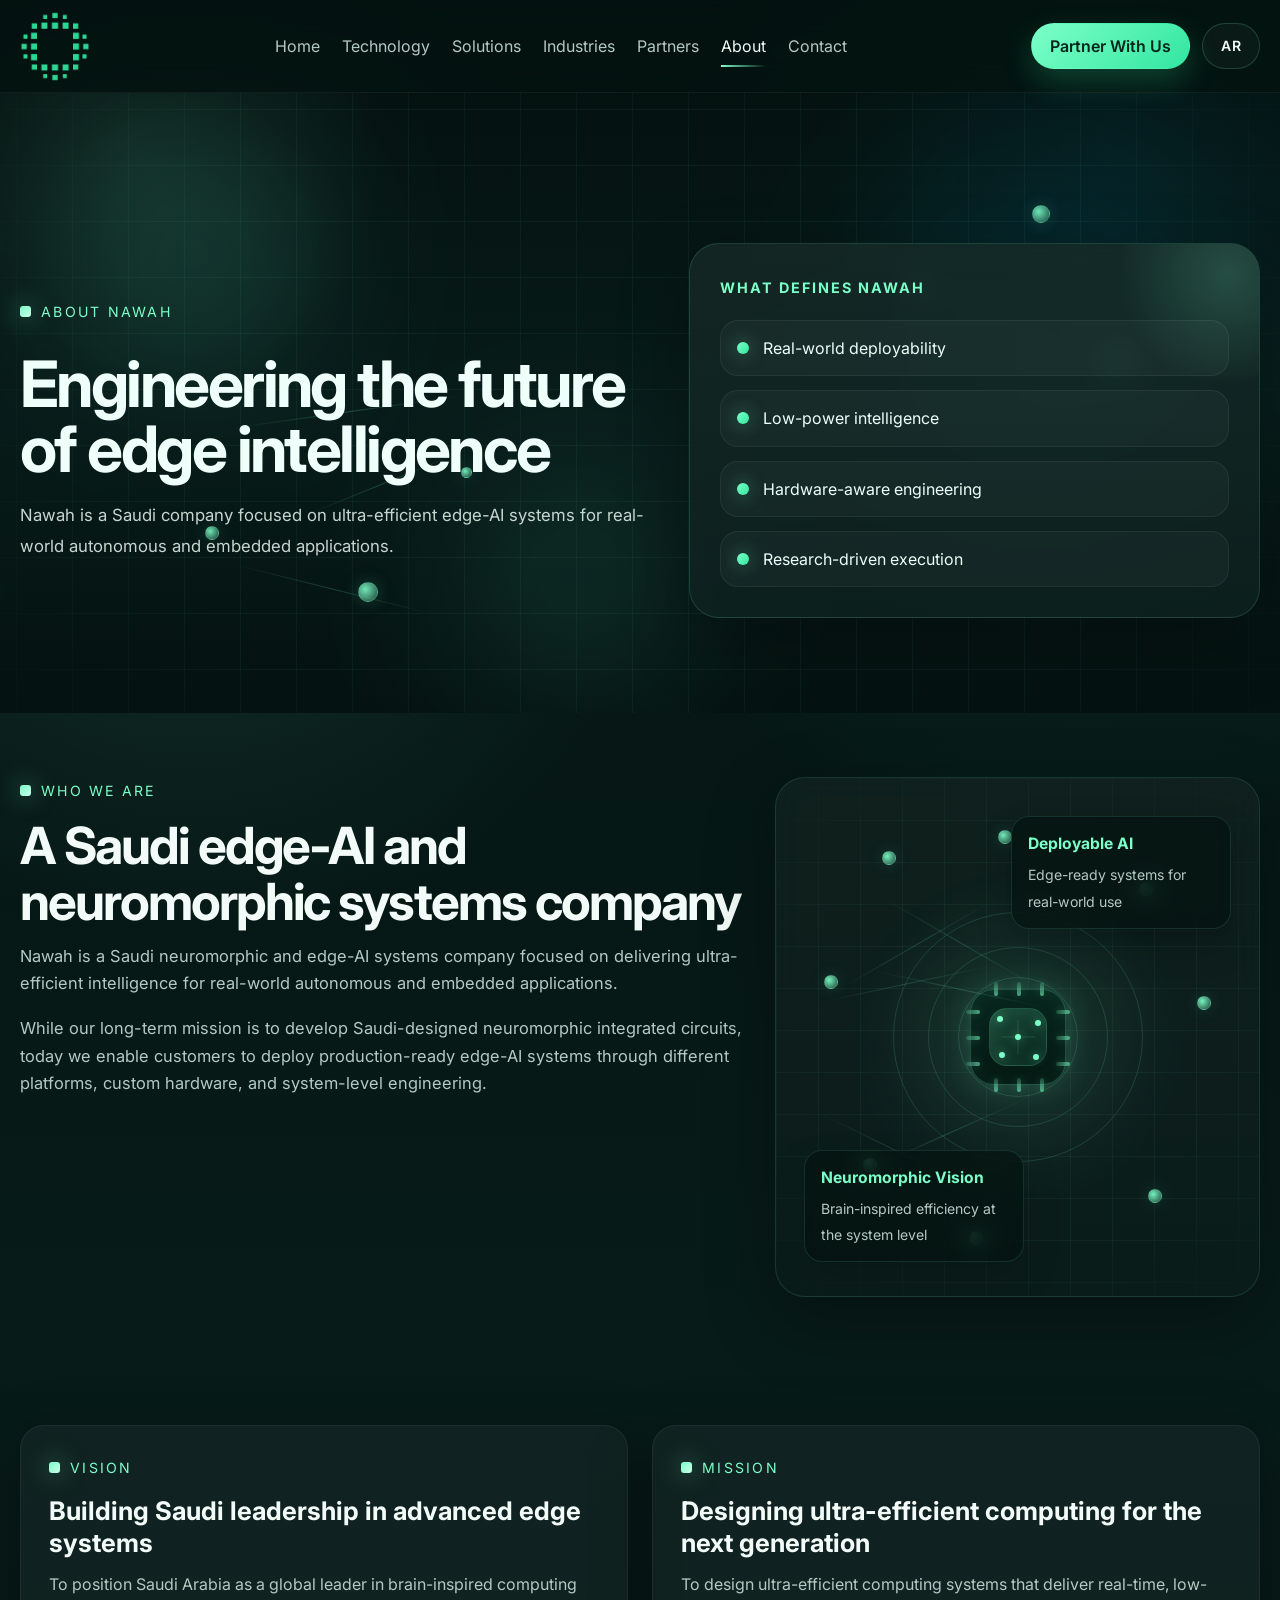
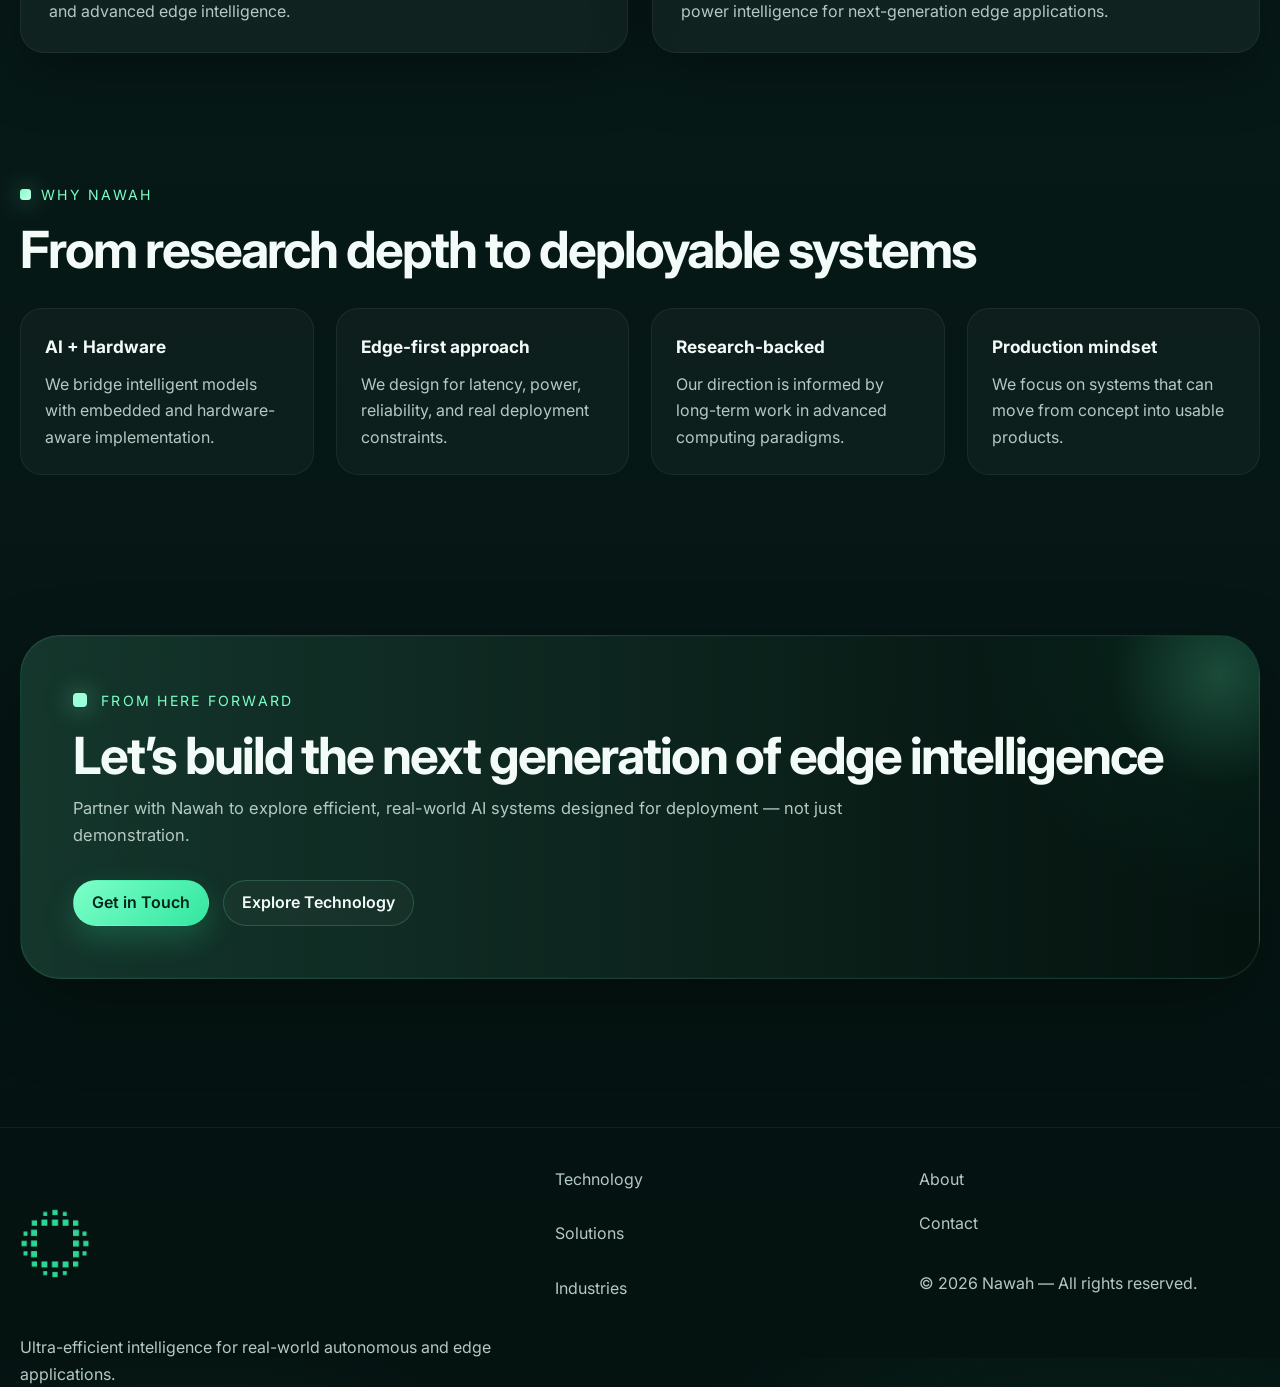
==== commit 32736ae4: "Add files via upload" ====
--- a/about.html
+++ b/about.html
@@ -1,266 +1,267 @@
-<!DOCTYPE html>
-<html lang="en">
-<head>
-  <meta charset="UTF-8" />
-  <meta name="viewport" content="width=device-width, initial-scale=1.0" />
-  <title>Nawah | About</title>
-  <link rel="preconnect" href="https://fonts.googleapis.com">
-  <link rel="preconnect" href="https://fonts.gstatic.com" crossorigin>
-  <link href="https://fonts.googleapis.com/css2?family=Inter:wght@400;500;600;700;800&family=Tajawal:wght@400;500;700;800&display=swap" rel="stylesheet">
-  <link rel="stylesheet" href="styles.css" />
-</head>
-<body>
-  <header class="topbar">
-    <div class="container nav">
-      <a class="logo" href="index.html"><img src="images\Logo.png" alt="Nawah Logo"></a>
-      <nav class="nav-links">
-        <a href="index.html" data-i18n="nav_home">Home</a>
-        <a href="technology.html" data-i18n="nav_technology">Technology</a>
-        <a href="solutions.html" data-i18n="nav_solutions">Solutions</a>
-        <a href="industries.html" data-i18n="nav_industries">Industries</a>
-        <a class="active" href="about.html" data-i18n="nav_about">About</a>
-        <a href="contact.html" data-i18n="nav_contact">Contact</a>
-      </nav>
-      <div class="nav-actions">
-        <a class="btn btn-secondary hide-mobile" href="contact.html">Get in Touch</a>
-        <a class="btn btn-primary" href="contact.html" data-i18n="nav_cta">Partner With Us</a>
-        <button class="menu-toggle" type="button">☰</button>
-      </div>
-    </div>
-  </header>
-
-  <main>
-    <section class="about-hero">
-      <div class="about-animated-bg">
-        <div class="bg-grid"></div>
-
-        <span class="bg-orb orb-a"></span>
-        <span class="bg-orb orb-b"></span>
-        <span class="bg-orb orb-c"></span>
-
-        <span class="bg-beam beam-a"></span>
-        <span class="bg-beam beam-b"></span>
-        <span class="bg-beam beam-c"></span>
-
-        <div class="neural-web">
-          <span class="neural-node n1"></span>
-          <span class="neural-node n2"></span>
-          <span class="neural-node n3"></span>
-          <span class="neural-node n4"></span>
-          <span class="neural-node n5"></span>
-          <span class="neural-node n6"></span>
-
-          <span class="neural-link l1"></span>
-          <span class="neural-link l2"></span>
-          <span class="neural-link l3"></span>
-          <span class="neural-link l4"></span>
-          <span class="neural-link l5"></span>
-        </div>
-      </div>
-
-      <div class="container">
-        <div class="about-hero-grid">
-          <div class="about-hero-copy">
-            <span class="eyebrow reveal">About Nawah</span>
-            <h1 class="reveal">Engineering the future of edge intelligence</h1>
-            <p class="reveal">
-              Nawah is a Saudi company focused on ultra-efficient edge-AI systems for real-world autonomous and embedded applications.
-            </p>
-          </div>
-
-          <div class="about-hero-panel reveal">
-            <span class="about-panel-label">What defines Nawah</span>
-
-            <div class="about-defines-list">
-              <div class="about-define-item">
-                <span class="define-dot"></span>
-                <span>Real-world deployability</span>
-              </div>
-
-              <div class="about-define-item">
-                <span class="define-dot"></span>
-                <span>Low-power intelligence</span>
-              </div>
-
-              <div class="about-define-item">
-                <span class="define-dot"></span>
-                <span>Hardware-aware engineering</span>
-              </div>
-
-              <div class="about-define-item">
-                <span class="define-dot"></span>
-                <span>Research-driven execution</span>
-              </div>
-            </div>
-          </div>
-        </div>
-      </div>
-    </section>
-
-    <section class="section-sm">
-      <div class="container about-story-grid">
-        <div class="about-story-text reveal">
-          <span class="eyebrow">Who We Are</span>
-          <h2 class="section-title">A Saudi edge-AI and neuromorphic systems company</h2>
-          <p>
-            Nawah is a Saudi neuromorphic and edge-AI systems company focused on delivering ultra-efficient intelligence for real-world autonomous and embedded applications.</p>
-          <p>
-            While our long-term mission is to develop Saudi-designed neuromorphic integrated circuits, today we enable customers to deploy production-ready edge-AI systems through different platforms, custom hardware, and system-level engineering.          </p>
-        </div>
-
-        <div class="about-story-visual reveal">
-          <div class="story-neuro-panel">
-            <div class="story-neuro-grid"></div>
-            <div class="story-neuro-glow"></div>
-
-            <div class="story-core">
-              <span class="core-ring ring-1"></span>
-              <span class="core-ring ring-2"></span>
-              <span class="core-ring ring-3"></span>
-              <div class="core-chip pcb-chip">
-                <span class="chip-core"></span>
-
-                <span class="chip-pin pin-top-1"></span>
-                <span class="chip-pin pin-top-2"></span>
-                <span class="chip-pin pin-top-3"></span>
-
-                <span class="chip-pin pin-right-1"></span>
-                <span class="chip-pin pin-right-2"></span>
-                <span class="chip-pin pin-right-3"></span>
-
-                <span class="chip-pin pin-bottom-1"></span>
-                <span class="chip-pin pin-bottom-2"></span>
-                <span class="chip-pin pin-bottom-3"></span>
-
-                <span class="chip-pin pin-left-1"></span>
-                <span class="chip-pin pin-left-2"></span>
-                <span class="chip-pin pin-left-3"></span>
-
-                <span class="chip-dot dot-1"></span>
-                <span class="chip-dot dot-2"></span>
-                <span class="chip-dot dot-3"></span>
-                <span class="chip-dot dot-4"></span>
-                <span class="chip-dot dot-5"></span>
-              </div>
-            </div>
-
-            <span class="story-node sn-1"></span>
-            <span class="story-node sn-2"></span>
-            <span class="story-node sn-3"></span>
-            <span class="story-node sn-4"></span>
-            <span class="story-node sn-5"></span>
-            <span class="story-node sn-6"></span>
-            <span class="story-node sn-7"></span>
-            <span class="story-node sn-8"></span>
-
-            <span class="story-link sl-1"></span>
-            <span class="story-link sl-2"></span>
-            <span class="story-link sl-3"></span>
-            <span class="story-link sl-4"></span>
-            <span class="story-link sl-5"></span>
-            <span class="story-link sl-6"></span>
-
-            <div class="story-floating-card card-a">
-              <strong>Deployable AI</strong>
-              <span>Edge-ready systems for real-world use</span>
-            </div>
-
-            <div class="story-floating-card card-b">
-              <strong>Neuromorphic Vision</strong>
-              <span>Brain-inspired efficiency at the system level</span>
-            </div>
-          </div>
-        </div>
-      </div>
-    </section>
-
-  <section class="section-sm">
-    <div class="container about-dual-grid">
-      <article class="about-value-card reveal">
-        <span class="eyebrow">Vision</span>
-        <h3>Building Saudi leadership in advanced edge systems</h3>
-        <p>
-          To position Saudi Arabia as a global leader in brain-inspired computing and advanced edge intelligence.
-        </p>
-      </article>
-
-      <article class="about-value-card reveal">
-        <span class="eyebrow">Mission</span>
-        <h3>Designing ultra-efficient computing for the next generation</h3>
-        <p>
-          To design ultra-efficient computing systems that deliver real-time, low-power intelligence for next-generation edge applications.
-        </p>
-      </article>
-    </div>
-  </section>
-
-  <section class="section-sm">
-    <div class="container">
-      <span class="eyebrow reveal">Why Nawah</span>
-      <h2 class="section-title reveal">From research depth to deployable systems</h2>
-
-      <div class="about-feature-grid">
-        <div class="about-feature-card reveal">
-          <h4>AI + Hardware</h4>
-          <p>We bridge intelligent models with embedded and hardware-aware implementation.</p>
-        </div>
-
-        <div class="about-feature-card reveal">
-          <h4>Edge-first approach</h4>
-          <p>We design for latency, power, reliability, and real deployment constraints.</p>
-        </div>
-
-        <div class="about-feature-card reveal">
-          <h4>Research-backed</h4>
-          <p>Our direction is informed by long-term work in advanced computing paradigms.</p>
-        </div>
-
-        <div class="about-feature-card reveal">
-          <h4>Production mindset</h4>
-          <p>We focus on systems that can move from concept into usable products.</p>
-        </div>
-      </div>
-    </div>
-  </section>
-
-  <section class="section">
-    <div class="container">
-      <div class="premium-panel reveal">
-        <span class="eyebrow">From Here Forward</span>
-        <h2 class="section-title" style="margin-bottom:12px;">Let’s build the next generation of edge intelligence</h2>
-        <p class="section-lead">
-          Partner with Nawah to explore efficient, real-world AI systems designed for deployment — not just demonstration.
-        </p>
-        <div class="btn-group">
-          <a class="btn btn-primary" href="contact.html">Get in Touch</a>
-          <a class="btn btn-secondary" href="technology.html">Explore Technology</a>
-        </div>
-      </div>
-    </div>
-  </section>
-</main>
-
-  <footer class="footer">
-    <div class="container footer-grid">
-      <div>
-      <a class="logo" href="index.html"><img src="images\Logo.png" alt="Nawah Logo"></a>
-
-        <p style="margin-top:14px;" data-i18n="footer_text">Ultra-efficient intelligence for real-world autonomous and edge applications.</p>
-      </div>
-
-      <div class="footer-links">
-        <a href="technology.html" data-i18n="nav_technology">Technology</a>
-        <a href="solutions.html" data-i18n="nav_solutions">Solutions</a>
-        <a href="industries.html" data-i18n="nav_industries">Industries</a>
-      </div>
-
-      <div class="footer-links">
-        <a href="about.html" data-i18n="nav_about">About</a>
-        <a href="contact.html" data-i18n="nav_contact">Contact</a>
-        <p>© <span class="year"></span> <span data-i18n="brand">Nawah</span> — <span data-i18n="footer_copy">All rights reserved.</span></p>
-      </div>
-    </div>
-  </footer>
-  <script src="script.js"></script>
-</body>
+<!DOCTYPE html>
+<html lang="en">
+<head>
+  <meta charset="UTF-8" />
+  <meta name="viewport" content="width=device-width, initial-scale=1.0" />
+  <title>Nawah | About</title>
+  <link rel="preconnect" href="https://fonts.googleapis.com">
+  <link rel="preconnect" href="https://fonts.gstatic.com" crossorigin>
+  <link href="https://fonts.googleapis.com/css2?family=Inter:wght@400;500;600;700;800&family=Tajawal:wght@400;500;700;800&display=swap" rel="stylesheet">
+  <link rel="stylesheet" href="styles.css" />
+</head>
+<body>
+  <header class="topbar">
+    <div class="container nav">
+      <a class="logo" href="index.html"><img src="images/Logo.png" alt="Nawah Logo"></a>
+      <nav class="nav-links">
+        <a href="index.html" data-i18n="nav_home">Home</a>
+        <a href="technology.html" data-i18n="nav_technology">Technology</a>
+        <a href="solutions.html" data-i18n="nav_solutions">Solutions</a>
+        <a href="industries.html" data-i18n="nav_industries">Industries</a>
+        <a href="index.html#partners" data-i18n="nav_partners">Partners</a>
+        <a class="active" href="about.html" data-i18n="nav_about">About</a>
+        <a href="contact.html" data-i18n="nav_contact">Contact</a>
+      </nav>
+      <div class="nav-actions">
+        <a class="btn btn-primary hide-mobile" href="contact.html" data-i18n="nav_cta">Partner With Us</a>
+        <button class="lang-toggle" type="button" aria-label="Toggle language" data-i18n="lang_btn">AR</button>
+        <button class="menu-toggle" type="button" aria-label="Open menu">☰</button>
+      </div>
+    </div>
+  </header>
+
+  <main>
+    <section class="about-hero">
+      <div class="about-animated-bg">
+        <div class="bg-grid"></div>
+
+        <span class="bg-orb orb-a"></span>
+        <span class="bg-orb orb-b"></span>
+        <span class="bg-orb orb-c"></span>
+
+        <span class="bg-beam beam-a"></span>
+        <span class="bg-beam beam-b"></span>
+        <span class="bg-beam beam-c"></span>
+
+        <div class="neural-web">
+          <span class="neural-node n1"></span>
+          <span class="neural-node n2"></span>
+          <span class="neural-node n3"></span>
+          <span class="neural-node n4"></span>
+          <span class="neural-node n5"></span>
+          <span class="neural-node n6"></span>
+
+          <span class="neural-link l1"></span>
+          <span class="neural-link l2"></span>
+          <span class="neural-link l3"></span>
+          <span class="neural-link l4"></span>
+          <span class="neural-link l5"></span>
+        </div>
+      </div>
+
+      <div class="container">
+        <div class="about-hero-grid">
+          <div class="about-hero-copy">
+            <span class="eyebrow reveal" data-i18n="about_hero_eyebrow">About Nawah</span>
+            <h1 class="reveal" data-i18n="about_hero_title">Engineering the future of edge intelligence</h1>
+            <p class="reveal" data-i18n="about_hero_text">
+              Nawah is a Saudi company focused on ultra-efficient edge-AI systems for real-world autonomous and embedded applications.
+            </p>
+          </div>
+
+          <div class="about-hero-panel reveal">
+            <span class="about-panel-label" data-i18n="about_defines_label">What defines Nawah</span>
+
+            <div class="about-defines-list">
+              <div class="about-define-item">
+                <span class="define-dot"></span>
+                <span data-i18n="about_define_1">Real-world deployability</span>
+              </div>
+
+              <div class="about-define-item">
+                <span class="define-dot"></span>
+                <span data-i18n="about_define_2">Low-power intelligence</span>
+              </div>
+
+              <div class="about-define-item">
+                <span class="define-dot"></span>
+                <span data-i18n="about_define_3">Hardware-aware engineering</span>
+              </div>
+
+              <div class="about-define-item">
+                <span class="define-dot"></span>
+                <span data-i18n="about_define_4">Research-driven execution</span>
+              </div>
+            </div>
+          </div>
+        </div>
+      </div>
+    </section>
+
+    <section class="section-sm">
+      <div class="container about-story-grid">
+        <div class="about-story-text reveal">
+          <span class="eyebrow" data-i18n="about_who_eyebrow">Who We Are</span>
+          <h2 class="section-title" data-i18n="about_who_title">A Saudi edge-AI and neuromorphic systems company</h2>
+          <p data-i18n="about_who_p1">
+            Nawah is a Saudi neuromorphic and edge-AI systems company focused on delivering ultra-efficient intelligence for real-world autonomous and embedded applications.</p>
+          <p data-i18n="about_who_p2">
+            While our long-term mission is to develop Saudi-designed neuromorphic integrated circuits, today we enable customers to deploy production-ready edge-AI systems through different platforms, custom hardware, and system-level engineering.          </p>
+        </div>
+
+        <div class="about-story-visual reveal">
+          <div class="story-neuro-panel">
+            <div class="story-neuro-grid"></div>
+            <div class="story-neuro-glow"></div>
+
+            <div class="story-core">
+              <span class="core-ring ring-1"></span>
+              <span class="core-ring ring-2"></span>
+              <span class="core-ring ring-3"></span>
+              <div class="core-chip pcb-chip">
+                <span class="chip-core"></span>
+
+                <span class="chip-pin pin-top-1"></span>
+                <span class="chip-pin pin-top-2"></span>
+                <span class="chip-pin pin-top-3"></span>
+
+                <span class="chip-pin pin-right-1"></span>
+                <span class="chip-pin pin-right-2"></span>
+                <span class="chip-pin pin-right-3"></span>
+
+                <span class="chip-pin pin-bottom-1"></span>
+                <span class="chip-pin pin-bottom-2"></span>
+                <span class="chip-pin pin-bottom-3"></span>
+
+                <span class="chip-pin pin-left-1"></span>
+                <span class="chip-pin pin-left-2"></span>
+                <span class="chip-pin pin-left-3"></span>
+
+                <span class="chip-dot dot-1"></span>
+                <span class="chip-dot dot-2"></span>
+                <span class="chip-dot dot-3"></span>
+                <span class="chip-dot dot-4"></span>
+                <span class="chip-dot dot-5"></span>
+              </div>
+            </div>
+
+            <span class="story-node sn-1"></span>
+            <span class="story-node sn-2"></span>
+            <span class="story-node sn-3"></span>
+            <span class="story-node sn-4"></span>
+            <span class="story-node sn-5"></span>
+            <span class="story-node sn-6"></span>
+            <span class="story-node sn-7"></span>
+            <span class="story-node sn-8"></span>
+
+            <span class="story-link sl-1"></span>
+            <span class="story-link sl-2"></span>
+            <span class="story-link sl-3"></span>
+            <span class="story-link sl-4"></span>
+            <span class="story-link sl-5"></span>
+            <span class="story-link sl-6"></span>
+
+            <div class="story-floating-card card-a">
+              <strong data-i18n="about_card_a_t">Deployable AI</strong>
+              <span data-i18n="about_card_a_d">Edge-ready systems for real-world use</span>
+            </div>
+
+            <div class="story-floating-card card-b">
+              <strong data-i18n="about_card_b_t">Neuromorphic Vision</strong>
+              <span data-i18n="about_card_b_d">Brain-inspired efficiency at the system level</span>
+            </div>
+          </div>
+        </div>
+      </div>
+    </section>
+
+  <section class="section-sm">
+    <div class="container about-dual-grid">
+      <article class="about-value-card reveal">
+        <span class="eyebrow" data-i18n="about_vision_eyebrow">Vision</span>
+        <h3 data-i18n="about_vision_title">Building Saudi leadership in advanced edge systems</h3>
+        <p data-i18n="about_vision_text">
+          To position Saudi Arabia as a global leader in brain-inspired computing and advanced edge intelligence.
+        </p>
+      </article>
+
+      <article class="about-value-card reveal">
+        <span class="eyebrow" data-i18n="about_mission_eyebrow">Mission</span>
+        <h3 data-i18n="about_mission_title">Designing ultra-efficient computing for the next generation</h3>
+        <p data-i18n="about_mission_text">
+          To design ultra-efficient computing systems that deliver real-time, low-power intelligence for next-generation edge applications.
+        </p>
+      </article>
+    </div>
+  </section>
+
+  <section class="section-sm">
+    <div class="container">
+      <span class="eyebrow reveal" data-i18n="about_why_eyebrow">Why Nawah</span>
+      <h2 class="section-title reveal" data-i18n="about_why_title">From research depth to deployable systems</h2>
+
+      <div class="about-feature-grid">
+        <div class="about-feature-card reveal">
+          <h4 data-i18n="about_feat_1_t">AI + Hardware</h4>
+          <p data-i18n="about_feat_1_d">We bridge intelligent models with embedded and hardware-aware implementation.</p>
+        </div>
+
+        <div class="about-feature-card reveal">
+          <h4 data-i18n="about_feat_2_t">Edge-first approach</h4>
+          <p data-i18n="about_feat_2_d">We design for latency, power, reliability, and real deployment constraints.</p>
+        </div>
+
+        <div class="about-feature-card reveal">
+          <h4 data-i18n="about_feat_3_t">Research-backed</h4>
+          <p data-i18n="about_feat_3_d">Our direction is informed by long-term work in advanced computing paradigms.</p>
+        </div>
+
+        <div class="about-feature-card reveal">
+          <h4 data-i18n="about_feat_4_t">Production mindset</h4>
+          <p data-i18n="about_feat_4_d">We focus on systems that can move from concept into usable products.</p>
+        </div>
+      </div>
+    </div>
+  </section>
+
+  <section class="section">
+    <div class="container">
+      <div class="premium-panel reveal">
+        <span class="eyebrow" data-i18n="cta_eyebrow">From Here Forward</span>
+        <h2 class="section-title" style="margin-bottom:12px;" data-i18n="about_cta_title">Let’s build the next generation of edge intelligence</h2>
+        <p class="section-lead" data-i18n="about_cta_text">
+          Partner with Nawah to explore efficient, real-world AI systems designed for deployment — not just demonstration.
+        </p>
+        <div class="btn-group">
+          <a class="btn btn-primary" href="contact.html" data-i18n="cta_btn1">Get in Touch</a>
+          <a class="btn btn-secondary" href="technology.html" data-i18n="cta_btn2">Explore Technology</a>
+        </div>
+      </div>
+    </div>
+  </section>
+</main>
+
+  <footer class="footer">
+    <div class="container footer-grid">
+      <div>
+      <a class="logo" href="index.html"><img src="images/Logo.png" alt="Nawah Logo"></a>
+
+        <p style="margin-top:14px;" data-i18n="footer_text">Ultra-efficient intelligence for real-world autonomous and edge applications.</p>
+      </div>
+
+      <div class="footer-links">
+        <a href="technology.html" data-i18n="nav_technology">Technology</a>
+        <a href="solutions.html" data-i18n="nav_solutions">Solutions</a>
+        <a href="industries.html" data-i18n="nav_industries">Industries</a>
+      </div>
+
+      <div class="footer-links">
+        <a href="about.html" data-i18n="nav_about">About</a>
+        <a href="contact.html" data-i18n="nav_contact">Contact</a>
+        <p>© <span class="year"></span> <span data-i18n="brand">Nawah</span> — <span data-i18n="footer_copy">All rights reserved.</span></p>
+      </div>
+    </div>
+  </footer>
+  <script src="script.js"></script>
+</body>
 </html>
--- a/styles.css
+++ b/styles.css
@@ -26,6 +26,17 @@
   scroll-behavior: smooth;
 }
 
+/* Offset anchored sections so they don't tuck under the sticky header */
+section[id] {
+  scroll-margin-top: 100px;
+}
+
+@media (max-width: 820px) {
+  section[id] {
+    scroll-margin-top: 84px;
+  }
+}
+
 body {
   margin: 0;
   font-family: "Inter", "Segoe UI", Tahoma, Arial, sans-serif;
@@ -181,7 +192,69 @@
 }
 
 .lang-toggle {
-  min-width: 66px;
+  min-width: 56px;
+  padding: 0 14px;
+  font-weight: 600;
+  letter-spacing: 0.02em;
+  font-size: 0.88rem;
+}
+
+/* RTL: flip the active-link underline direction */
+body[dir="rtl"] .nav-links a.active::after,
+body[dir="rtl"] .nav-links a:hover::after {
+  background: linear-gradient(270deg, var(--primary), transparent);
+}
+
+/* RTL: use a dedicated forward animation that scrolls right */
+/* (reverse used to start at -50%, which hid the first row of logos) */
+body[dir="rtl"] .partners-track {
+  animation-name: scrollPartnersRTL;
+  animation-direction: normal;
+}
+
+@keyframes scrollPartnersRTL {
+  from {
+    transform: translateX(0);
+  }
+  to {
+    transform: translateX(50%);
+  }
+}
+
+/* RTL: flip the section-link arrow */
+body[dir="rtl"] .section-link span:last-child {
+  display: inline-block;
+  transform: scaleX(-1);
+}
+
+/* Arabic typography overrides live at end of file */
+
+/* ============================================ */
+/*  TECHNOLOGY VISUAL BOARD — RTL ADJUSTMENTS  */
+/*  Keep dimensions consistent with English.    */
+/*  Only the text inside cards needs Arabic     */
+/*  typography compensation.                    */
+/* ============================================ */
+
+body[dir="rtl"] .stack-card {
+  font-size: 0.95rem;
+  font-weight: 700;
+  line-height: 1.4;
+}
+
+body[dir="rtl"] .glass-insight strong {
+  line-height: 1.45;
+}
+
+body[dir="rtl"] .glass-insight span {
+  line-height: 1.75;
+}
+
+/* Tighter on tablet/mobile */
+@media (max-width: 768px) {
+  body[dir="rtl"] .stack-card {
+    font-size: 0.88rem;
+  }
 }
 
 .btn,
@@ -306,9 +379,12 @@
   position: relative;
   display: flex;
   align-items: top;
-  width: 740px;
+  width: 100%;
+  max-width: 740px;
   height: 670px;
+  max-height: 80vw;
   justify-content: flex-end;
+  margin-inline: auto;
 }
 
 .orbit-shell {
@@ -669,6 +745,14 @@
   resize: vertical;
 }
 
+.form-message {
+  margin: 14px 0 0;
+  min-height: 1.4em;
+  font-size: 0.95rem;
+  line-height: 1.55;
+  transition: color 0.25s ease;
+}
+
 .footer {
   padding: 38px 0;
   border-top: 1px solid rgba(255,255,255,0.06);
@@ -766,6 +850,9 @@
 
   .hero-visual {
     min-height: 420px;
+    height: auto;
+    max-height: none;
+    aspect-ratio: 1.1 / 1;
     justify-content: center;
   }
 
@@ -777,6 +864,41 @@
   .hero-copy h1,
   .hero-copy p {
     max-width: 100%;
+  }
+
+  .section {
+    padding: 80px 0;
+  }
+
+  .band-grid {
+    grid-template-columns: repeat(3, minmax(0, 1fr));
+  }
+}
+
+/* iPad portrait / small tablets */
+@media (max-width: 900px) {
+  .grid-4 {
+    grid-template-columns: 1fr 1fr;
+  }
+
+  .grid-3 {
+    grid-template-columns: 1fr 1fr;
+  }
+
+  .band-grid {
+    grid-template-columns: repeat(2, minmax(0, 1fr));
+  }
+
+  .contact-grid {
+    grid-template-columns: 1fr;
+  }
+
+  .quote-block {
+    padding: 36px 32px;
+  }
+
+  .footer-grid {
+    grid-template-columns: 1fr 1fr;
   }
 }
 
@@ -807,6 +929,11 @@
     box-shadow: var(--shadow);
   }
 
+  .nav.open .nav-links a {
+    width: 100%;
+    padding: 8px 0;
+  }
+
   .hero-grid,
   .contact-grid,
   .grid-4,
@@ -821,30 +948,115 @@
   }
 
   .hero {
-    padding-top: 82px;
+    padding-top: 64px;
+    padding-bottom: 48px;
+  }
+
+  .hero-visual {
+    min-height: 320px;
+    aspect-ratio: auto;
+    height: 360px;
+  }
+
+  .neuro-canvas-container {
+    height: 340px;
   }
 
   .section {
-    padding: 74px 0;
+    padding: 64px 0;
+  }
+
+  .section-sm {
+    padding: 48px 0;
   }
 
   .page-hero {
-    padding-top: 64px;
+    padding-top: 48px;
   }
 
   .step {
     grid-template-columns: 1fr;
   }
 
+  .section-header {
+    flex-direction: column;
+    align-items: flex-start;
+  }
+
+  .quote-block {
+    padding: 28px 22px;
+  }
+
   .logo img,
   .logo-img {
-    height: 500px;
-    max-width: 1900px;
+    height: 48px;
+    max-width: 160px;
   }
 
   .nav {
     min-height: 74px;
     height: 74px;
+    gap: 10px;
+  }
+
+  .nav-actions {
+    gap: 8px;
+  }
+
+  .btn,
+  .lang-toggle,
+  .menu-toggle {
+    min-height: 42px;
+    padding: 0 14px;
+    font-size: 0.92rem;
+  }
+
+  .menu-toggle {
+    width: 42px;
+  }
+}
+
+/* Extra small phones */
+@media (max-width: 480px) {
+  .logo img,
+  .logo-img {
+    height: 42px;
+    max-width: 140px;
+  }
+
+  .nav-actions .btn-primary {
+    padding: 0 12px;
+    font-size: 0.86rem;
+  }
+
+  .section {
+    padding: 56px 0;
+  }
+
+  .hero {
+    padding: 56px 0 40px;
+  }
+
+  .section-title {
+    font-size: clamp(1.6rem, 7vw, 2.2rem);
+  }
+
+  .hero-copy h1 {
+    font-size: clamp(2.2rem, 9vw, 3rem);
+  }
+
+  .quote-block {
+    padding: 32px 24px;
+  }
+
+  .quote-icon {
+    font-size: 48px;
+    top: 10px;
+    left: 16px;
+  }
+
+  .premium-panel {
+    padding: 24px;
   }
 }
 
@@ -1353,9 +1565,9 @@
 }
 
 .sc-1 { width: 68%; }
-.sc-2 { width: 78%; margin: 16px 0 16px auto; }
+.sc-2 { width: 78%; margin-top: 16px; margin-bottom: 16px; margin-inline-start: auto; }
 .sc-3 { width: 86%; margin: 16px 0; }
-.sc-4 { width: 100%; margin: 16px 0 0 auto; }
+.sc-4 { width: 100%; margin-top: 16px; margin-inline-start: auto; }
 
 .stack-link {
   position: relative;
@@ -2364,8 +2576,8 @@
   position: relative;
   z-index: 2;
   display: grid;
-  grid-template-columns: 1.05fr 0.95fr;
-  gap: 48px;
+  grid-template-columns: 1fr 1fr;
+  gap: 72px;
   align-items: center;
 }
 
@@ -2376,16 +2588,17 @@
 
 .tech-hero-copy h1 {
   margin: 14px 0 18px;
-  font-size: clamp(2.8rem, 5vw, 5rem);
-  line-height: 0.98;
+  font-size: clamp(2.4rem, 4.2vw, 4rem);
+  line-height: 1.05;
   color: #effff9;
-  max-width: 760px;
+  max-width: 620px;
+  letter-spacing: -0.02em;
 }
 
 .tech-hero-copy p {
   color: rgba(228,244,237,0.85);
-  line-height: 1.9;
-  max-width: 760px;
+  line-height: 1.75;
+  max-width: 560px;
   margin-bottom: 14px;
   font-size: 1.05rem;
 }
@@ -2399,7 +2612,7 @@
   position: relative;
   width: 100%;
   max-width: 560px;
-  min-height: 560px;
+  min-height: 680px;
   border-radius: 34px;
   overflow: hidden;
   background:
@@ -2410,7 +2623,7 @@
     0 25px 70px rgba(0,0,0,.32),
     0 0 80px rgba(0,255,170,.06),
     inset 0 0 0 1px rgba(255,255,255,.02);
-  padding: 38px 28px 120px;
+  padding: 38px 28px 220px;
 }
 
 .board-grid {
@@ -2436,9 +2649,9 @@
 }
 
 .sc-1 { width: 68%; }
-.sc-2 { width: 78%; margin: 16px 0 16px auto; }
+.sc-2 { width: 78%; margin-top: 16px; margin-bottom: 16px; margin-inline-start: auto; }
 .sc-3 { width: 86%; margin: 16px 0; }
-.sc-4 { width: 100%; margin: 16px 0 0 auto; }
+.sc-4 { width: 100%; margin-top: 16px; margin-inline-start: auto; }
 
 .stack-link {
   position: relative;
@@ -3465,4 +3678,91 @@
 .story-neuro-panel:hover .pcb-chip {
   transform: scale(1.05);
   transition: transform 0.35s ease;
-}+}
+
+/* ==========================================================
+   ARABIC TYPOGRAPHY OVERRIDES (end of file = highest priority)
+   Arabic (Tajawal) is visually denser than Inter.
+   Smaller sizes + more line-height + zero letter-spacing.
+   Edit the clamp() values below to tune Arabic sizes.
+   ========================================================== */
+
+body[dir="rtl"] .hero-copy h1,
+body[dir="rtl"] .tech-hero-copy h1,
+body[dir="rtl"] .about-hero-copy h1 {
+  font-size: clamp(1.9rem, 4.6vw, 3.4rem) !important;
+  line-height: 1.3 !important;
+  letter-spacing: 0 !important;
+  font-weight: 700;
+  max-width: 720px;
+}
+
+body[dir="rtl"] .page-hero h1 {
+  font-size: clamp(1.7rem, 4vw, 3rem) !important;
+  line-height: 1.3 !important;
+  letter-spacing: 0 !important;
+}
+
+body[dir="rtl"] .section-title {
+  font-size: clamp(1.5rem, 3.4vw, 2.6rem) !important;
+  line-height: 1.32 !important;
+  letter-spacing: 0 !important;
+}
+
+body[dir="rtl"] .hero-copy p,
+body[dir="rtl"] .tech-hero-copy p,
+body[dir="rtl"] .about-hero-copy p,
+body[dir="rtl"] .page-hero p,
+body[dir="rtl"] .section-lead {
+  line-height: 1.9 !important;
+  letter-spacing: 0 !important;
+  font-size: 1rem;
+}
+
+body[dir="rtl"] .eyebrow {
+  letter-spacing: 0.04em !important;
+  font-size: 0.82rem;
+}
+
+body[dir="rtl"] .card h3,
+body[dir="rtl"] .card h4 {
+  line-height: 1.5 !important;
+  letter-spacing: 0 !important;
+}
+
+body[dir="rtl"] .quote-block p {
+  font-size: clamp(1.1rem, 2.2vw, 1.7rem) !important;
+  line-height: 1.55 !important;
+  letter-spacing: 0 !important;
+}
+
+/* Buttons and nav items: zero letter-spacing in Arabic */
+body[dir="rtl"] .btn,
+body[dir="rtl"] .nav-links a {
+  letter-spacing: 0 !important;
+}
+
+/* Mobile: further reduce Arabic sizes */
+@media (max-width: 820px) {
+  body[dir="rtl"] .hero-copy h1,
+  body[dir="rtl"] .tech-hero-copy h1,
+  body[dir="rtl"] .about-hero-copy h1 {
+    font-size: clamp(1.7rem, 6.5vw, 2.6rem) !important;
+  }
+
+  body[dir="rtl"] .section-title {
+    font-size: clamp(1.4rem, 5.5vw, 2rem) !important;
+  }
+}
+
+@media (max-width: 480px) {
+  body[dir="rtl"] .hero-copy h1,
+  body[dir="rtl"] .tech-hero-copy h1,
+  body[dir="rtl"] .about-hero-copy h1 {
+    font-size: clamp(1.5rem, 7vw, 2.1rem) !important;
+  }
+
+  body[dir="rtl"] .section-title {
+    font-size: clamp(1.25rem, 6vw, 1.75rem) !important;
+  }
+}
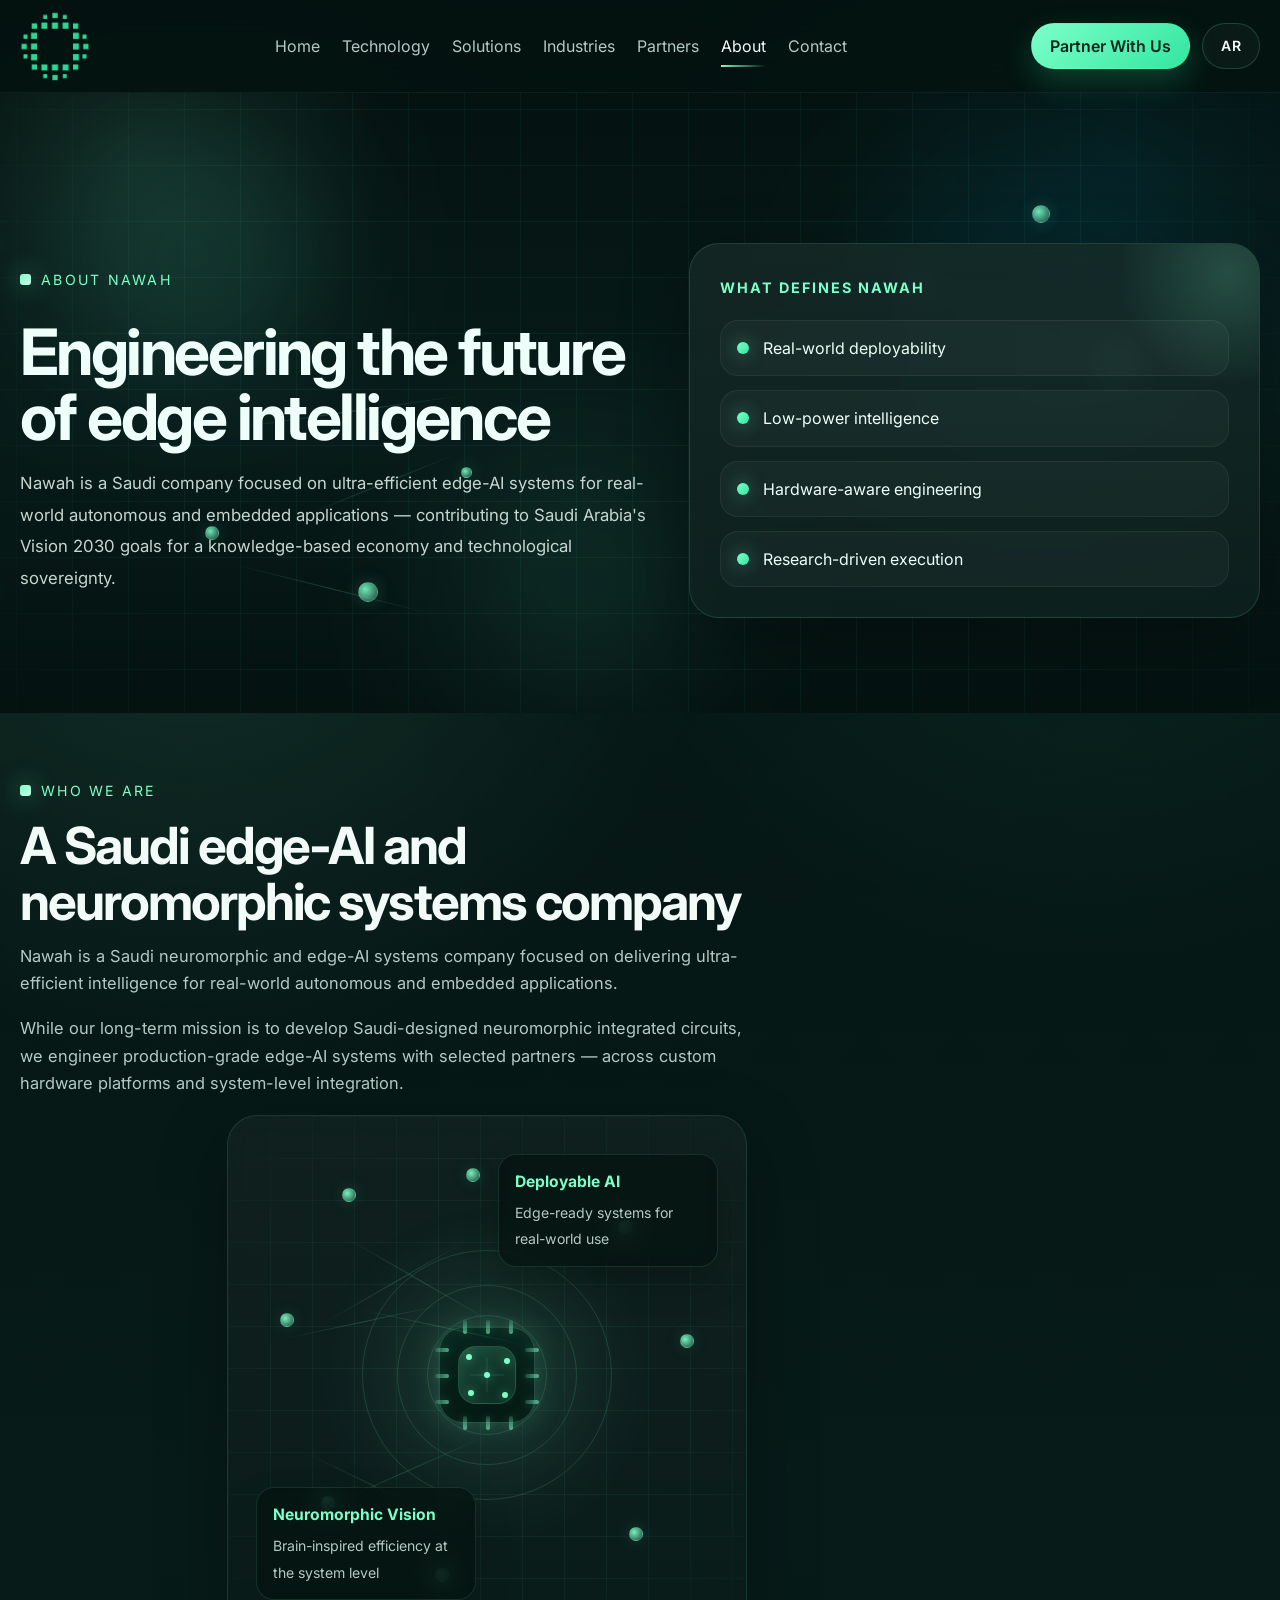
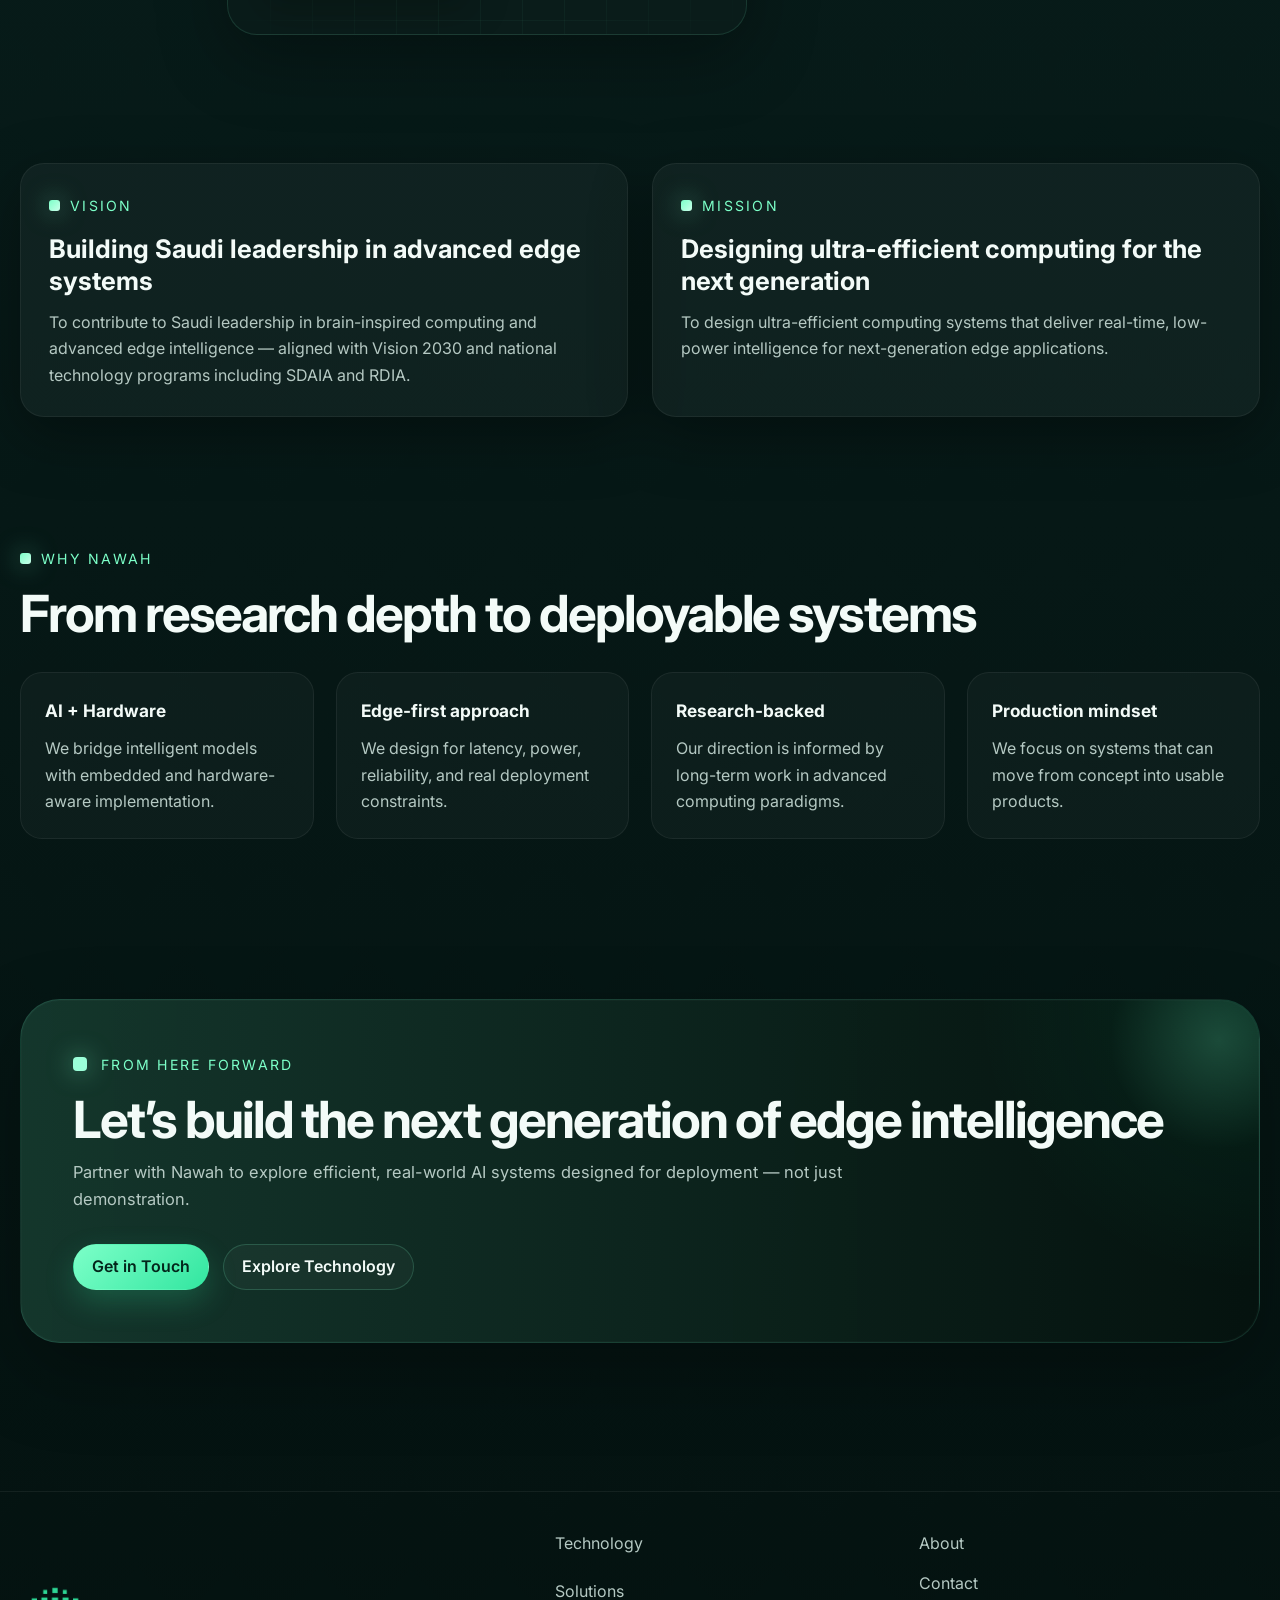
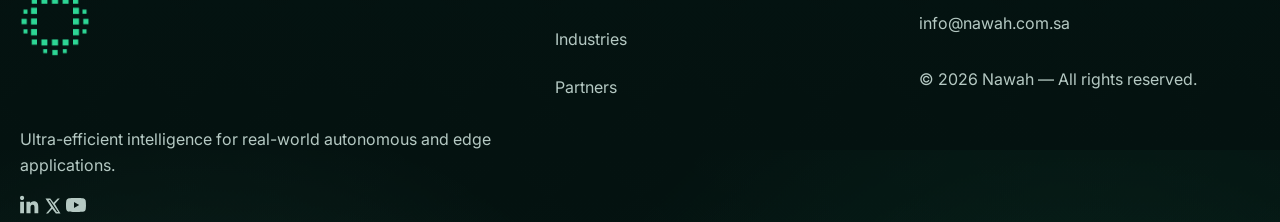
==== commit 11655731: "Add files via upload" ====
--- a/about.html
+++ b/about.html
@@ -4,6 +4,24 @@
   <meta charset="UTF-8" />
   <meta name="viewport" content="width=device-width, initial-scale=1.0" />
   <title>Nawah | About</title>
+    <!-- Favicon -->
+  <link rel="icon" type="image/png" href="images/Logo.png" />
+  <link rel="apple-touch-icon" href="images/Logo.png" />
+
+  <!-- Open Graph -->
+  <meta property="og:type" content="website" />
+  <meta property="og:site_name" content="Nawah" />
+  <meta property="og:title" content="Nawah | Edge-AI Systems Engineered in Saudi Arabia" />
+  <meta property="og:description" content="A Saudi engineering company building toward neuromorphic silicon, delivering edge-AI systems today." />
+  <meta property="og:image" content="images/og-image.png" />
+  <meta property="og:url" content="https://www.nawah.com.sa/" />
+
+  <!-- Twitter / X Card -->
+  <meta name="twitter:card" content="summary_large_image" />
+  <meta name="twitter:title" content="Nawah | Edge-AI Systems Engineered in Saudi Arabia" />
+  <meta name="twitter:description" content="A Saudi engineering company building toward neuromorphic silicon, delivering edge-AI systems today." />
+  <meta name="twitter:image" content="images/og-image.png" />
+  
   <link rel="preconnect" href="https://fonts.googleapis.com">
   <link rel="preconnect" href="https://fonts.gstatic.com" crossorigin>
   <link href="https://fonts.googleapis.com/css2?family=Inter:wght@400;500;600;700;800&family=Tajawal:wght@400;500;700;800&display=swap" rel="stylesheet">
@@ -65,7 +83,7 @@
             <span class="eyebrow reveal" data-i18n="about_hero_eyebrow">About Nawah</span>
             <h1 class="reveal" data-i18n="about_hero_title">Engineering the future of edge intelligence</h1>
             <p class="reveal" data-i18n="about_hero_text">
-              Nawah is a Saudi company focused on ultra-efficient edge-AI systems for real-world autonomous and embedded applications.
+              Nawah is a Saudi company focused on ultra-efficient edge-AI systems for real-world autonomous and embedded applications — contributing to Saudi Arabia's Vision 2030 goals for a knowledge-based economy and technological sovereignty.
             </p>
           </div>
 
@@ -106,8 +124,8 @@
           <p data-i18n="about_who_p1">
             Nawah is a Saudi neuromorphic and edge-AI systems company focused on delivering ultra-efficient intelligence for real-world autonomous and embedded applications.</p>
           <p data-i18n="about_who_p2">
-            While our long-term mission is to develop Saudi-designed neuromorphic integrated circuits, today we enable customers to deploy production-ready edge-AI systems through different platforms, custom hardware, and system-level engineering.          </p>
-        </div>
+            While our long-term mission is to develop Saudi-designed neuromorphic integrated circuits, we engineer production-grade edge-AI systems with selected partners — across custom hardware platforms and system-level integration.
+          </p>
 
         <div class="about-story-visual reveal">
           <div class="story-neuro-panel">
@@ -181,7 +199,7 @@
         <span class="eyebrow" data-i18n="about_vision_eyebrow">Vision</span>
         <h3 data-i18n="about_vision_title">Building Saudi leadership in advanced edge systems</h3>
         <p data-i18n="about_vision_text">
-          To position Saudi Arabia as a global leader in brain-inspired computing and advanced edge intelligence.
+          To contribute to Saudi leadership in brain-inspired computing and advanced edge intelligence — aligned with Vision 2030 and national technology programs including SDAIA and RDIA.
         </p>
       </article>
 
@@ -241,27 +259,42 @@
   </section>
 </main>
 
+  
   <footer class="footer">
-    <div class="container footer-grid">
-      <div>
-      <a class="logo" href="index.html"><img src="images/Logo.png" alt="Nawah Logo"></a>
-
-        <p style="margin-top:14px;" data-i18n="footer_text">Ultra-efficient intelligence for real-world autonomous and edge applications.</p>
-      </div>
-
-      <div class="footer-links">
-        <a href="technology.html" data-i18n="nav_technology">Technology</a>
-        <a href="solutions.html" data-i18n="nav_solutions">Solutions</a>
-        <a href="industries.html" data-i18n="nav_industries">Industries</a>
-      </div>
-
-      <div class="footer-links">
-        <a href="about.html" data-i18n="nav_about">About</a>
-        <a href="contact.html" data-i18n="nav_contact">Contact</a>
-        <p>© <span class="year"></span> <span data-i18n="brand">Nawah</span> — <span data-i18n="footer_copy">All rights reserved.</span></p>
-      </div>
-    </div>
-  </footer>
+      <div class="container footer-grid">
+        <div>
+          <a class="logo" href="index.html"><img src="images/Logo.png" alt="Nawah Logo"></a>
+          <p style="margin-top:14px;" data-i18n="footer_text">Ultra-efficient intelligence for real-world autonomous and edge applications.</p>
+
+          <!-- Social row — استبدل href="#" بالروابط الحقيقية بعد إنشاء الحسابات -->
+          <div class="footer-social">
+            <a href="#" aria-label="LinkedIn" target="_blank" rel="noopener" class="social-link">
+              <svg viewBox="0 0 24 24" width="20" height="20" fill="currentColor" aria-hidden="true"><path d="M4.98 3.5C4.98 4.88 3.87 6 2.5 6S0 4.88 0 3.5 1.12 1 2.5 1s2.48 1.12 2.48 2.5zM.22 8h4.56v14H.22V8zm7.5 0h4.37v1.92h.06c.61-1.16 2.1-2.38 4.32-2.38 4.62 0 5.47 3.04 5.47 7v7.46h-4.56v-6.6c0-1.57-.03-3.6-2.2-3.6-2.2 0-2.54 1.72-2.54 3.49V22H7.72V8z"/></svg>
+            </a>
+            <a href="#" aria-label="X (Twitter)" target="_blank" rel="noopener" class="social-link">
+              <svg viewBox="0 0 24 24" width="18" height="18" fill="currentColor" aria-hidden="true"><path d="M18.244 2H21l-6.56 7.49L22 22h-6.18l-4.83-6.31L5.4 22H2.64l7.02-8.02L2 2h6.34l4.37 5.78L18.244 2zm-1.08 18h1.71L7.91 4h-1.8l11.05 16z"/></svg>
+            </a>
+            <a href="#" aria-label="YouTube" target="_blank" rel="noopener" class="social-link">
+              <svg viewBox="0 0 24 24" width="20" height="20" fill="currentColor" aria-hidden="true"><path d="M23.5 6.2a3.02 3.02 0 0 0-2.13-2.14C19.5 3.5 12 3.5 12 3.5s-7.5 0-9.37.56A3.02 3.02 0 0 0 .5 6.2C0 8.07 0 12 0 12s0 3.93.5 5.8a3.02 3.02 0 0 0 2.13 2.14C4.5 20.5 12 20.5 12 20.5s7.5 0 9.37-.56a3.02 3.02 0 0 0 2.13-2.14C24 15.93 24 12 24 12s0-3.93-.5-5.8zM9.6 15.6V8.4l6.24 3.6-6.24 3.6z"/></svg>
+            </a>
+          </div>
+        </div>
+
+        <div class="footer-links">
+          <a href="technology.html" data-i18n="nav_technology">Technology</a>
+          <a href="solutions.html" data-i18n="nav_solutions">Solutions</a>
+          <a href="industries.html" data-i18n="nav_industries">Industries</a>
+          <a href="index.html#partners" data-i18n="nav_partners">Partners</a>
+        </div>
+
+        <div class="footer-links">
+          <a href="about.html" data-i18n="nav_about">About</a>
+          <a href="contact.html" data-i18n="nav_contact">Contact</a>
+          <a href="mailto:info@nawah.com.sa">info@nawah.com.sa</a>
+          <p>© <span class="year"></span> <span data-i18n="brand">Nawah</span> — <span data-i18n="footer_copy">All rights reserved.</span></p>
+        </div>
+      </div>
+    </footer>
   <script src="script.js"></script>
 </body>
 </html>
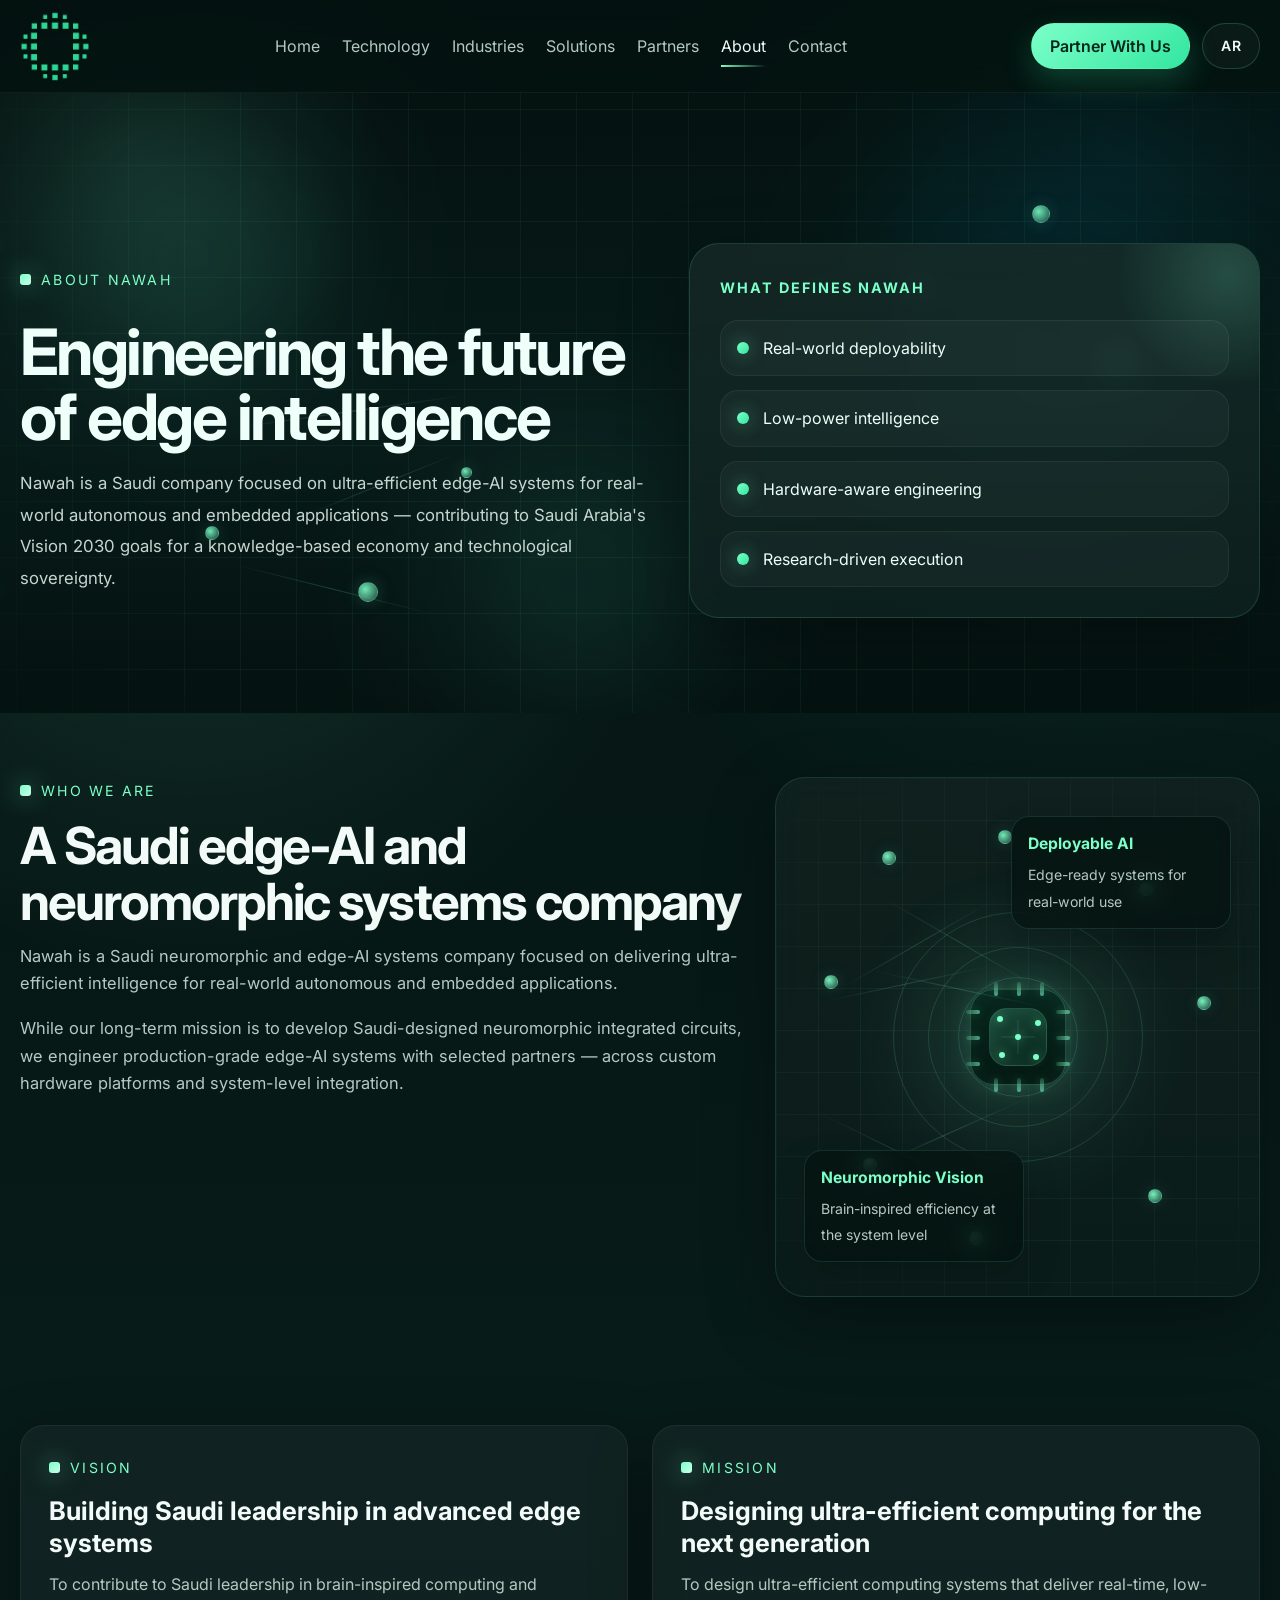
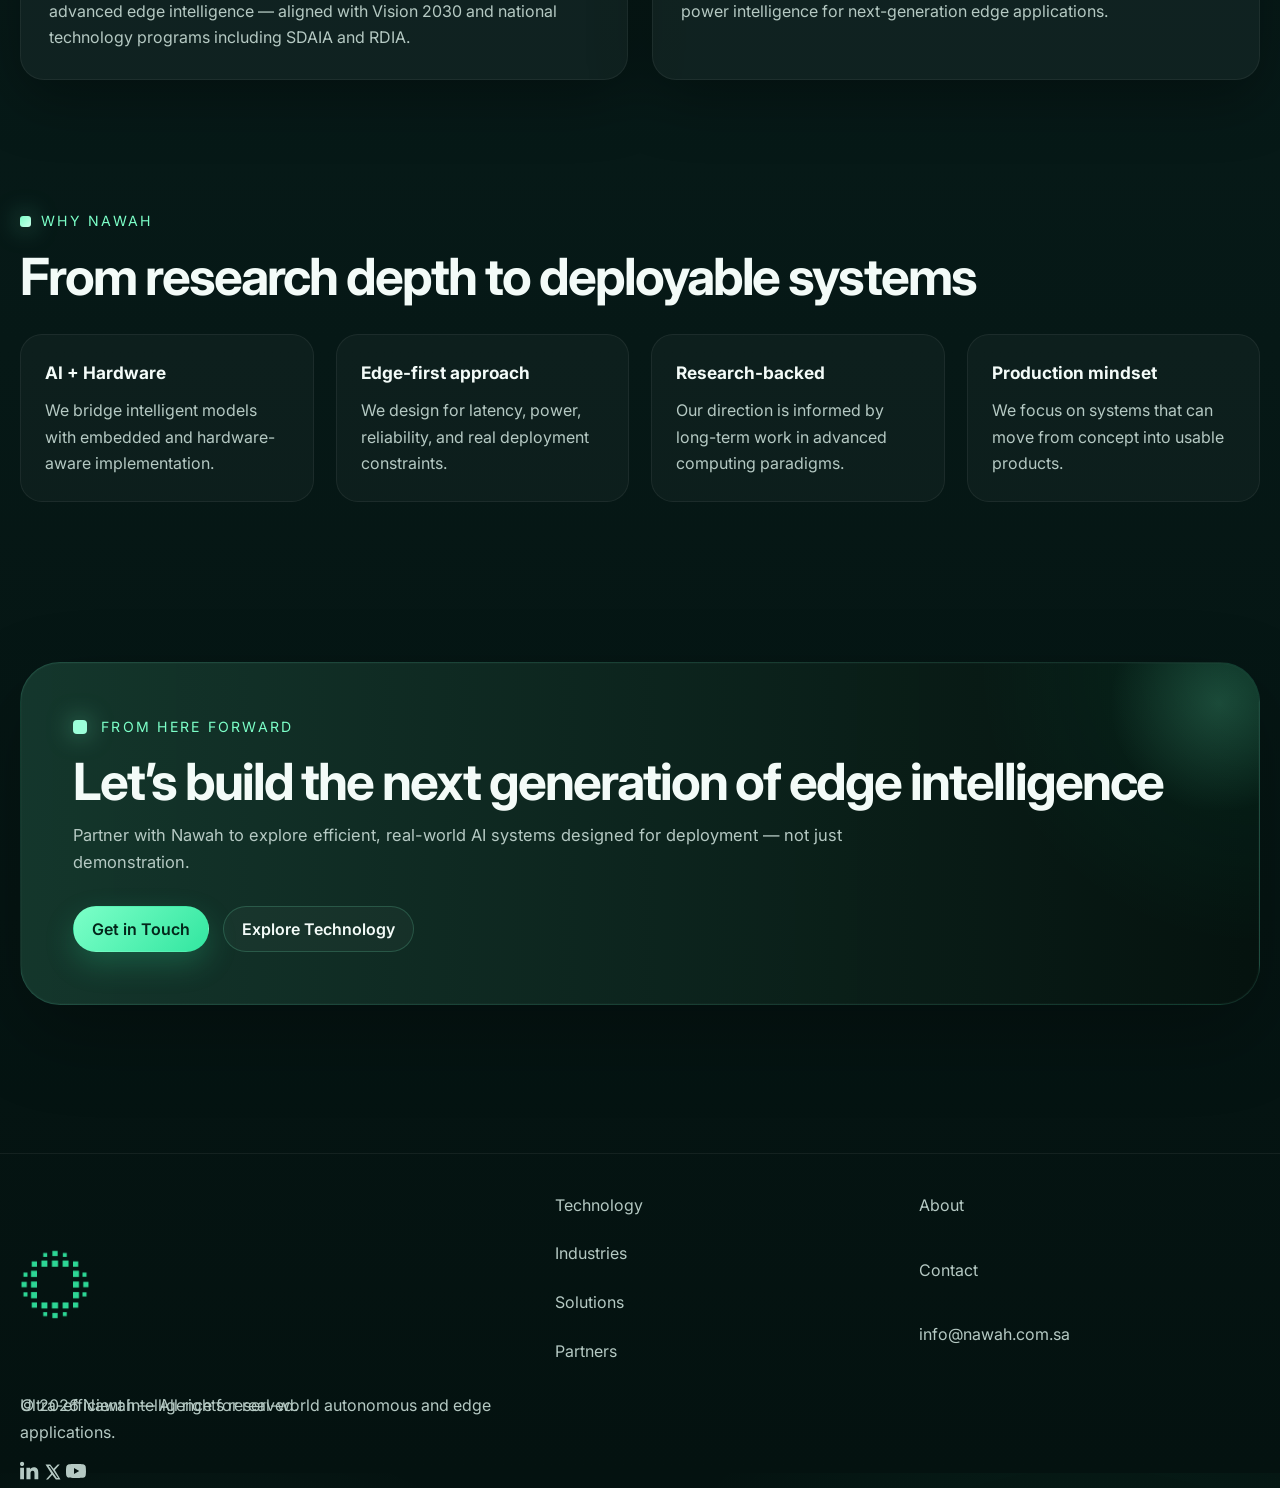
==== commit 3f38d94e: "Add files via upload" ====
--- a/about.html
+++ b/about.html
@@ -34,8 +34,8 @@
       <nav class="nav-links">
         <a href="index.html" data-i18n="nav_home">Home</a>
         <a href="technology.html" data-i18n="nav_technology">Technology</a>
+        <a href="industries.html" data-i18n="nav_industries">Industries</a>
         <a href="solutions.html" data-i18n="nav_solutions">Solutions</a>
-        <a href="industries.html" data-i18n="nav_industries">Industries</a>
         <a href="index.html#partners" data-i18n="nav_partners">Partners</a>
         <a class="active" href="about.html" data-i18n="nav_about">About</a>
         <a href="contact.html" data-i18n="nav_contact">Contact</a>
@@ -126,6 +126,7 @@
           <p data-i18n="about_who_p2">
             While our long-term mission is to develop Saudi-designed neuromorphic integrated circuits, we engineer production-grade edge-AI systems with selected partners — across custom hardware platforms and system-level integration.
           </p>
+        </div>
 
         <div class="about-story-visual reveal">
           <div class="story-neuro-panel">
@@ -260,13 +261,12 @@
 </main>
 
   
-  <footer class="footer">
-      <div class="container footer-grid">
-        <div>
+    <footer class="footer">
+    <div class="container">
+      <div class="footer-grid">
+        <div class="footer-brand">
           <a class="logo" href="index.html"><img src="images/Logo.png" alt="Nawah Logo"></a>
-          <p style="margin-top:14px;" data-i18n="footer_text">Ultra-efficient intelligence for real-world autonomous and edge applications.</p>
-
-          <!-- Social row — استبدل href="#" بالروابط الحقيقية بعد إنشاء الحسابات -->
+          <p data-i18n="footer_text">Ultra-efficient intelligence for real-world autonomous and edge applications.</p>
           <div class="footer-social">
             <a href="#" aria-label="LinkedIn" target="_blank" rel="noopener" class="social-link">
               <svg viewBox="0 0 24 24" width="20" height="20" fill="currentColor" aria-hidden="true"><path d="M4.98 3.5C4.98 4.88 3.87 6 2.5 6S0 4.88 0 3.5 1.12 1 2.5 1s2.48 1.12 2.48 2.5zM.22 8h4.56v14H.22V8zm7.5 0h4.37v1.92h.06c.61-1.16 2.1-2.38 4.32-2.38 4.62 0 5.47 3.04 5.47 7v7.46h-4.56v-6.6c0-1.57-.03-3.6-2.2-3.6-2.2 0-2.54 1.72-2.54 3.49V22H7.72V8z"/></svg>
@@ -279,22 +279,23 @@
             </a>
           </div>
         </div>
-
         <div class="footer-links">
           <a href="technology.html" data-i18n="nav_technology">Technology</a>
-          <a href="solutions.html" data-i18n="nav_solutions">Solutions</a>
-          <a href="industries.html" data-i18n="nav_industries">Industries</a>
+        <a href="industries.html" data-i18n="nav_industries">Industries</a>
+        <a href="solutions.html" data-i18n="nav_solutions">Solutions</a>
           <a href="index.html#partners" data-i18n="nav_partners">Partners</a>
         </div>
-
         <div class="footer-links">
           <a href="about.html" data-i18n="nav_about">About</a>
           <a href="contact.html" data-i18n="nav_contact">Contact</a>
           <a href="mailto:info@nawah.com.sa">info@nawah.com.sa</a>
-          <p>© <span class="year"></span> <span data-i18n="brand">Nawah</span> — <span data-i18n="footer_copy">All rights reserved.</span></p>
-        </div>
-      </div>
-    </footer>
+        </div>
+      </div>
+      <div class="footer-bottom">
+        <p>© <span class="year"></span> <span data-i18n="brand">Nawah</span> — <span data-i18n="footer_copy">All rights reserved.</span></p>
+      </div>
+    </div>
+  </footer>
   <script src="script.js"></script>
 </body>
 </html>
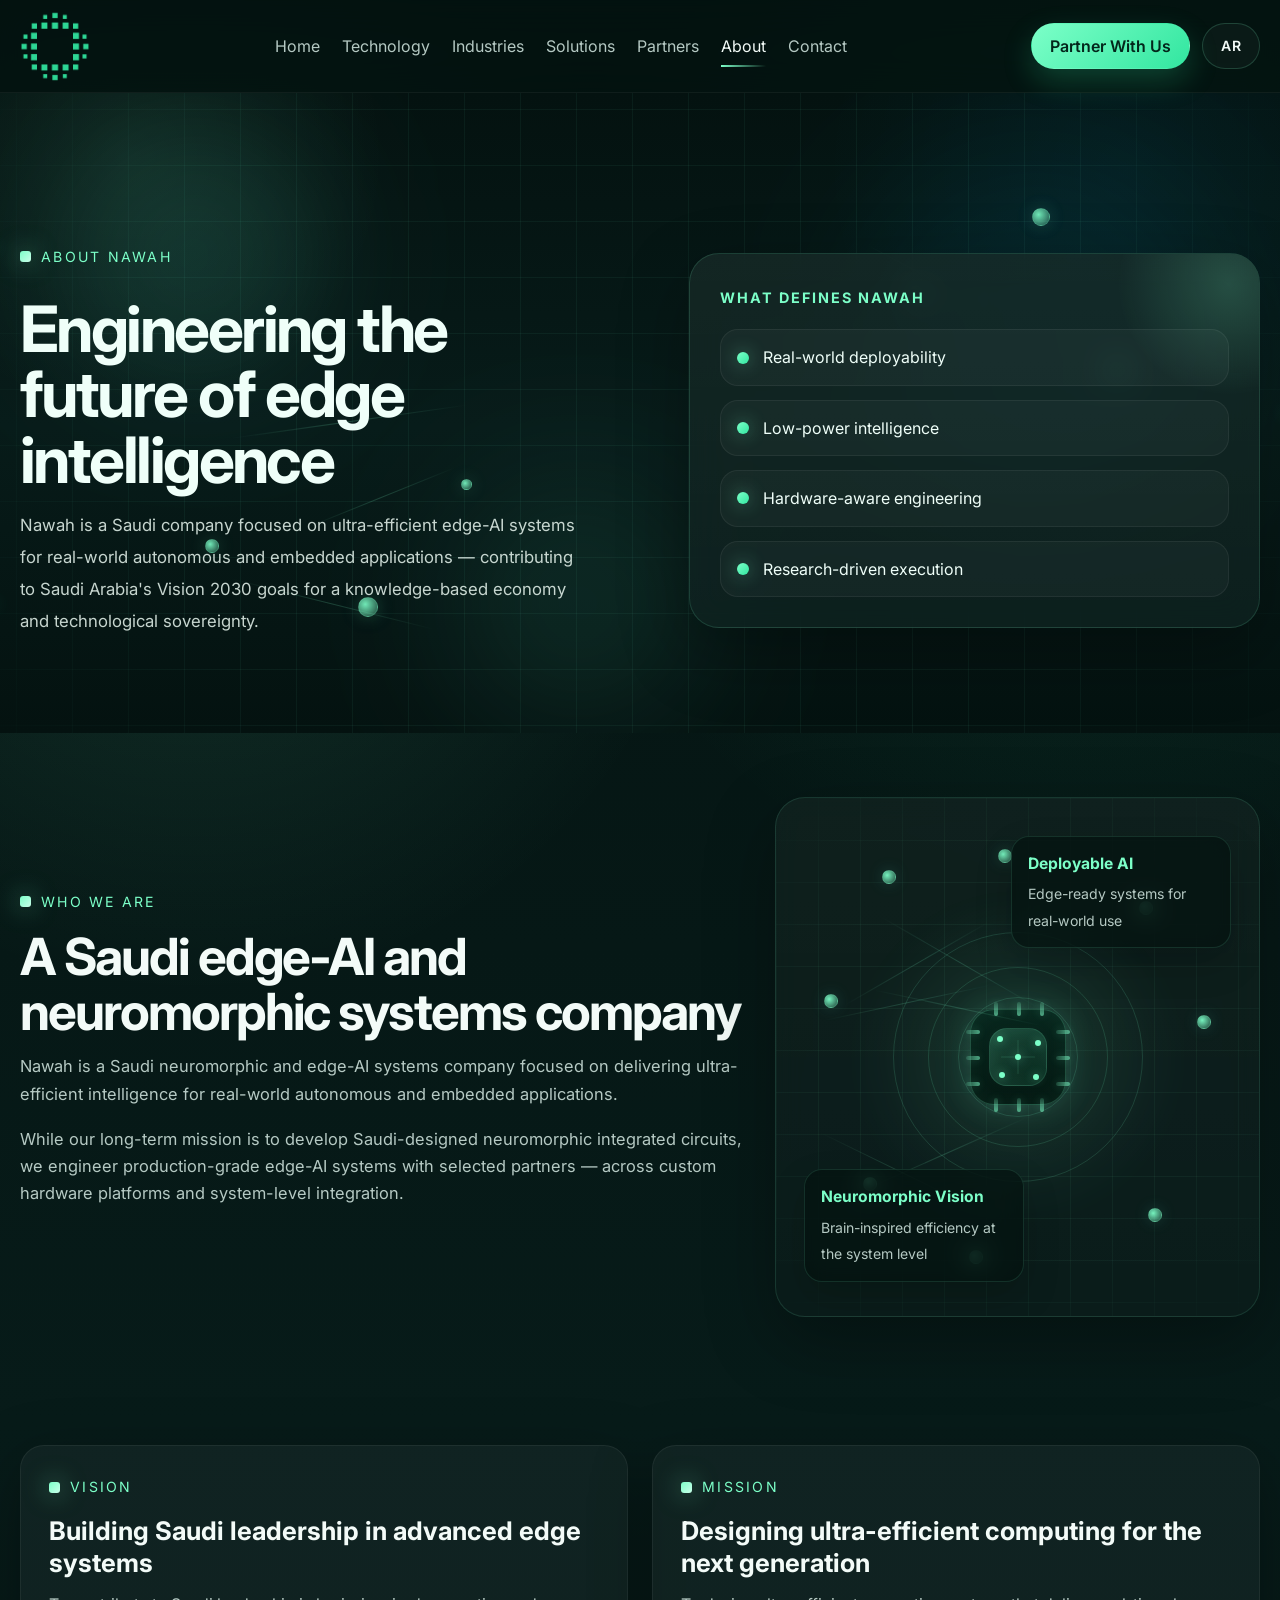
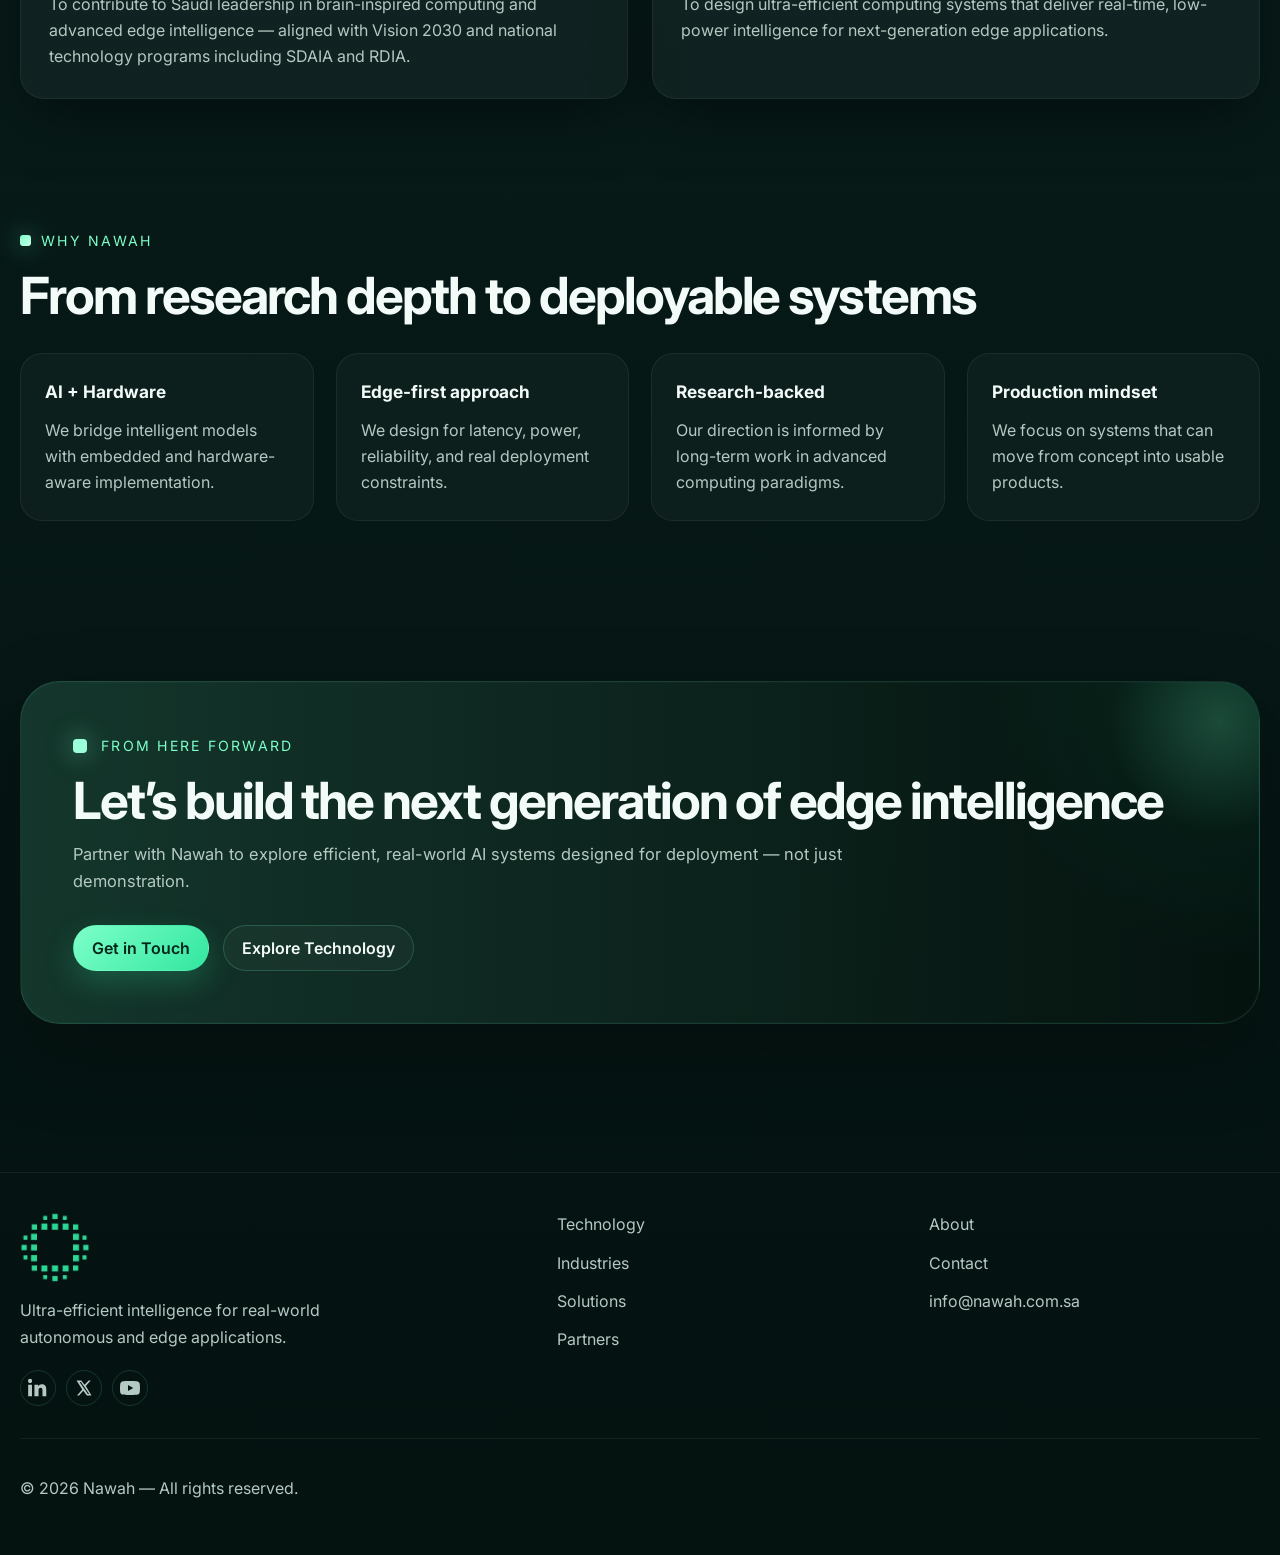
==== commit d38831ff: "Add files via upload" ====
--- a/about.html
+++ b/about.html
@@ -41,7 +41,7 @@
         <a href="contact.html" data-i18n="nav_contact">Contact</a>
       </nav>
       <div class="nav-actions">
-        <a class="btn btn-primary hide-mobile" href="contact.html" data-i18n="nav_cta">Partner With Us</a>
+        <a class="btn btn-primary hide-mobile nav-cta-btn" href="contact.html" data-i18n="nav_cta">Partner With Us</a>
         <button class="lang-toggle" type="button" aria-label="Toggle language" data-i18n="lang_btn">AR</button>
         <button class="menu-toggle" type="button" aria-label="Open menu">☰</button>
       </div>
--- a/styles.css
+++ b/styles.css
@@ -762,7 +762,27 @@
 .footer-grid {
   display: grid;
   grid-template-columns: 1.2fr 0.8fr 0.8fr;
-  gap: 24px;
+  gap: 40px;
+  align-items: start;
+}
+
+.footer-brand {
+  display: flex;
+  flex-direction: column;
+  gap: 0;
+}
+
+.footer-brand p {
+  margin-top: 14px;
+  margin-bottom: 0;
+  max-width: 300px;
+  line-height: 1.7;
+}
+
+.footer-bottom {
+  margin-top: 32px;
+  padding-top: 20px;
+  border-top: 1px solid rgba(255,255,255,0.06);
 }
 
 .footer p,
@@ -771,8 +791,35 @@
 }
 
 .footer-links {
-  display: grid;
+  display: flex;
+  flex-direction: column;
+  gap: 12px;
+}
+
+.footer-social {
+  display: flex;
+  flex-direction: row;
+  align-items: center;
   gap: 10px;
+  margin-top: 18px;
+}
+
+.social-link {
+  display: inline-flex;
+  align-items: center;
+  justify-content: center;
+  width: 36px;
+  height: 36px;
+  border-radius: 50%;
+  border: 1px solid rgba(124,255,200,0.15);
+  color: var(--muted);
+  transition: all var(--transition);
+}
+
+.social-link:hover {
+  color: var(--primary);
+  border-color: rgba(124,255,200,0.4);
+  background: rgba(124,255,200,0.06);
 }
 
 .page-hero {
@@ -902,7 +949,7 @@
   }
 }
 
-@media (max-width: 820px) {
+@media (max-width: 1020px) {
   .nav-links,
   .hide-mobile {
     display: none;
@@ -940,11 +987,15 @@
   .grid-3,
   .grid-2,
   .metrics,
-  .footer-grid,
   .band-grid,
   .form-row,
   .hero-notes {
     grid-template-columns: 1fr;
+  }
+
+  .footer-grid {
+    grid-template-columns: 1fr;
+    gap: 32px;
   }
 
   .hero {
@@ -1222,7 +1273,7 @@
   display: grid;
   grid-template-columns: minmax(0, 1.2fr) minmax(280px, 0.8fr);
   gap: 28px;
-  align-items: start;
+  align-items: center;
 }
 
 .about-story-text p {
@@ -1317,7 +1368,7 @@
   color: var(--muted);
 }
 
-@media (max-width: 1100px) {
+@media (max-width: 808px) {
   .about-intro-grid,
   .about-story-grid,
   .about-dual-grid,
@@ -3070,12 +3121,12 @@
   line-height: 1.02;
   color: #effff9;
   letter-spacing: -0.04em;
-  max-width: 760px;
+  max-width: 560px;
 }
 
 .about-hero-copy p {
   margin: 0;
-  max-width: 760px;
+  max-width: 560px;
   color: rgba(230,245,238,0.86);
   line-height: 1.9;
   font-size: 1.05rem;
@@ -3227,7 +3278,7 @@
   }
 }
 
-@media (max-width: 1100px) {
+@media (max-width: 808px) {
   .about-hero-grid {
     grid-template-columns: 1fr;
     gap: 28px;
@@ -3766,3 +3817,10 @@
     font-size: clamp(1.25rem, 6vw, 1.75rem) !important;
   }
 }
+
+/* Hide navbar "Partner With Us" CTA on English at 1143px and below */
+@media (max-width: 1143px) {
+  html[lang="en"] .nav-cta-btn {
+    display: none !important;
+  }
+}
